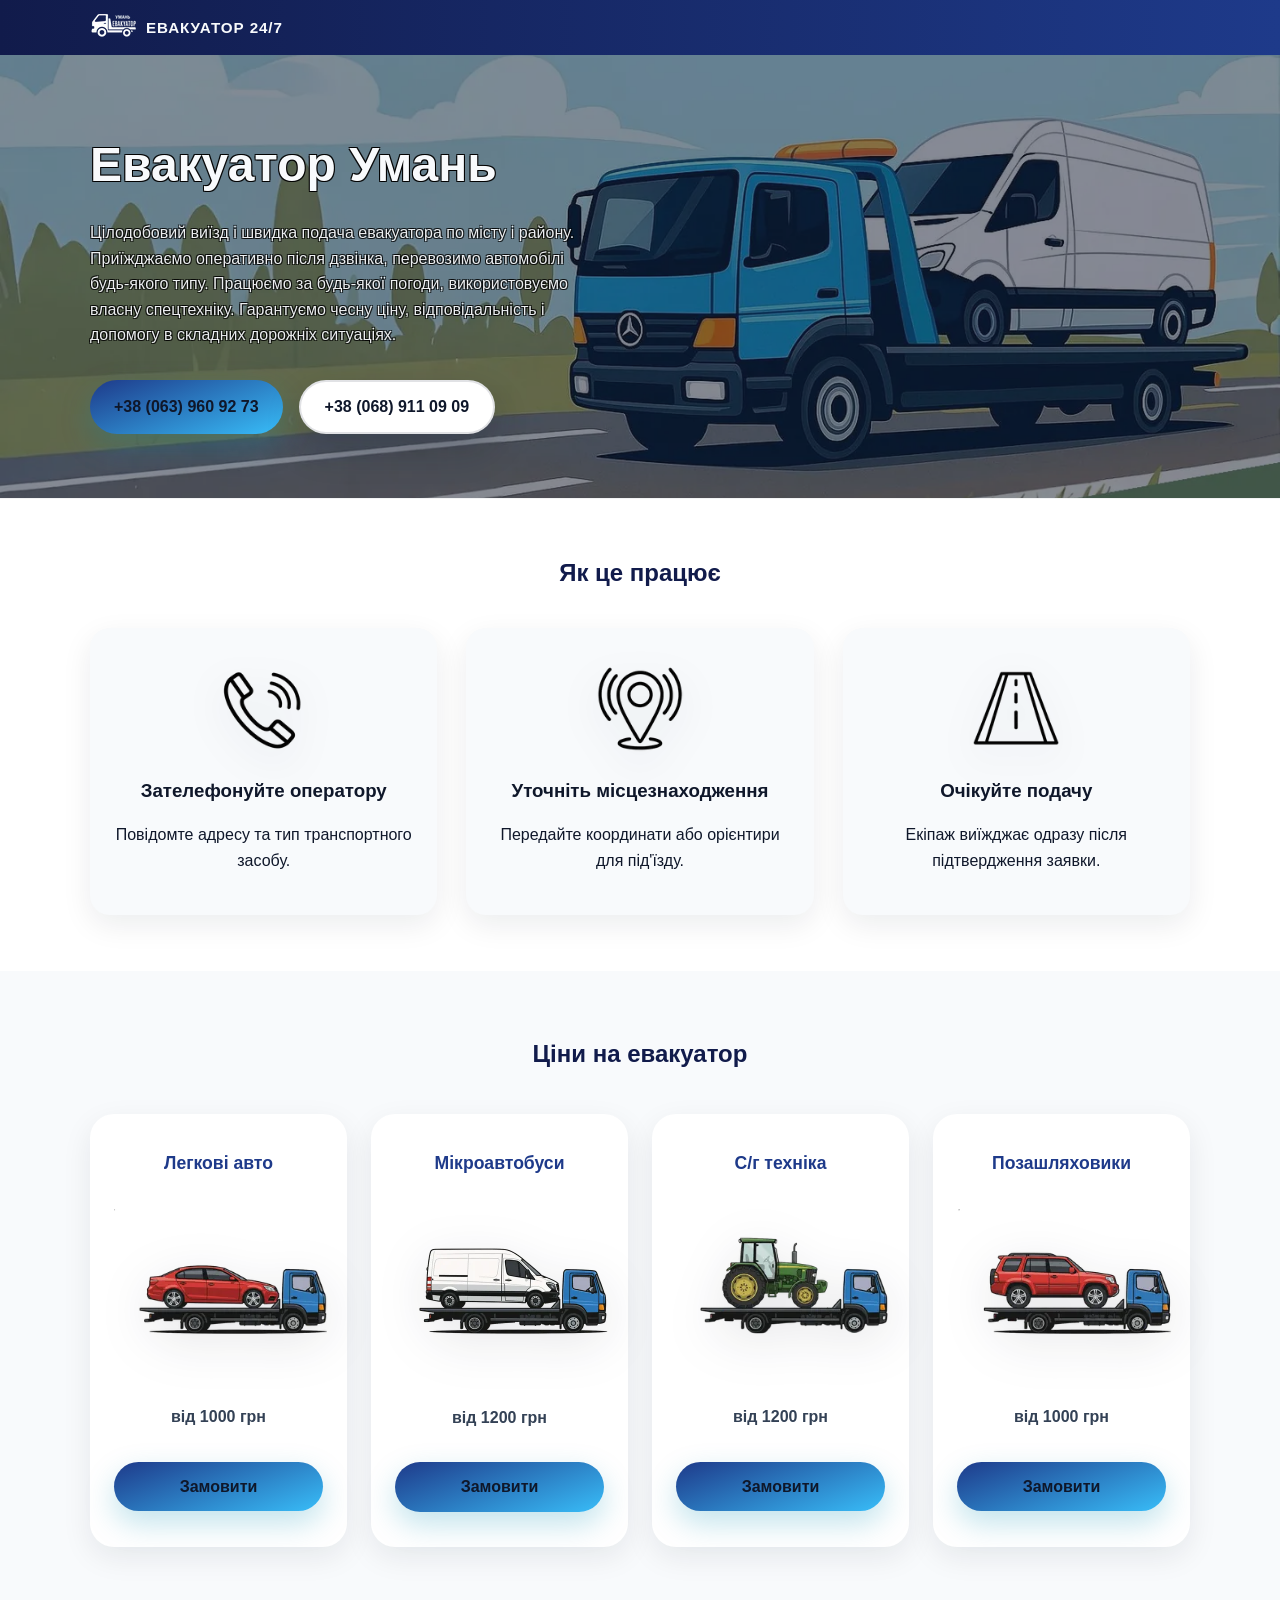
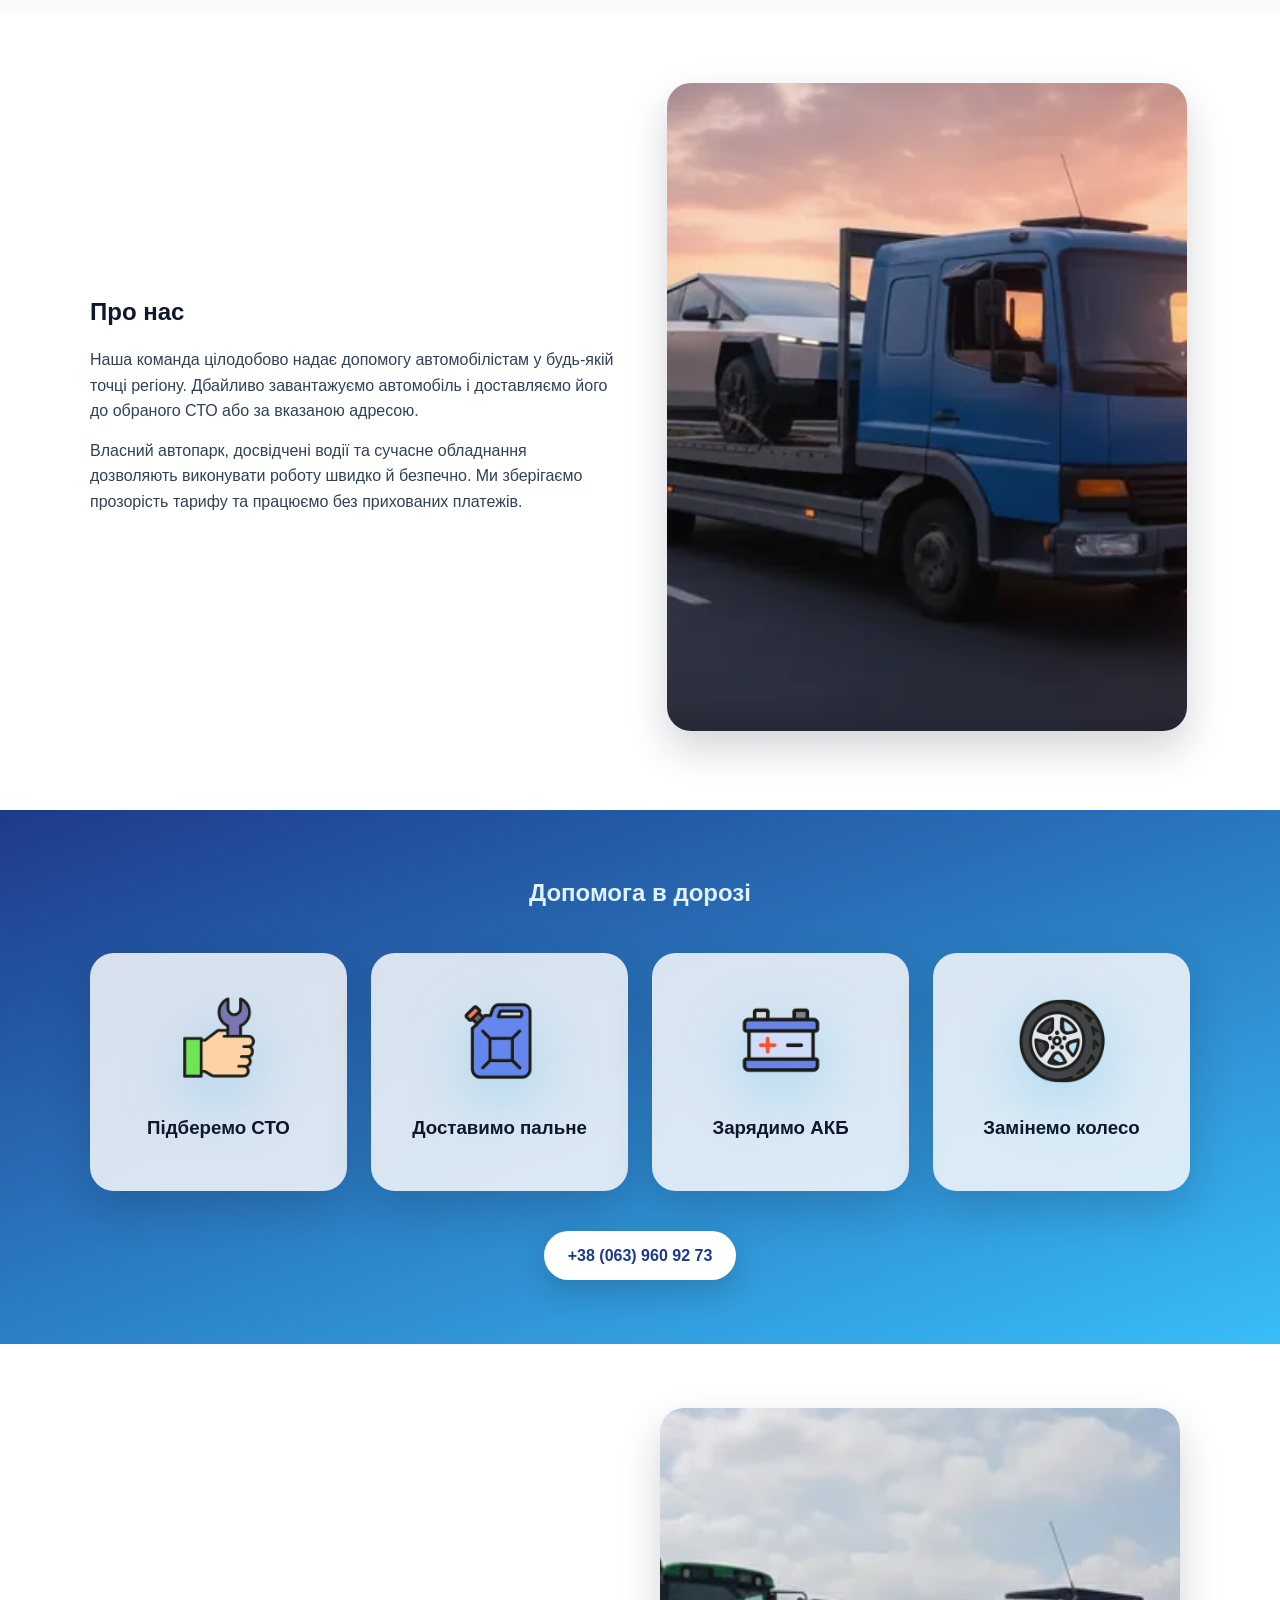
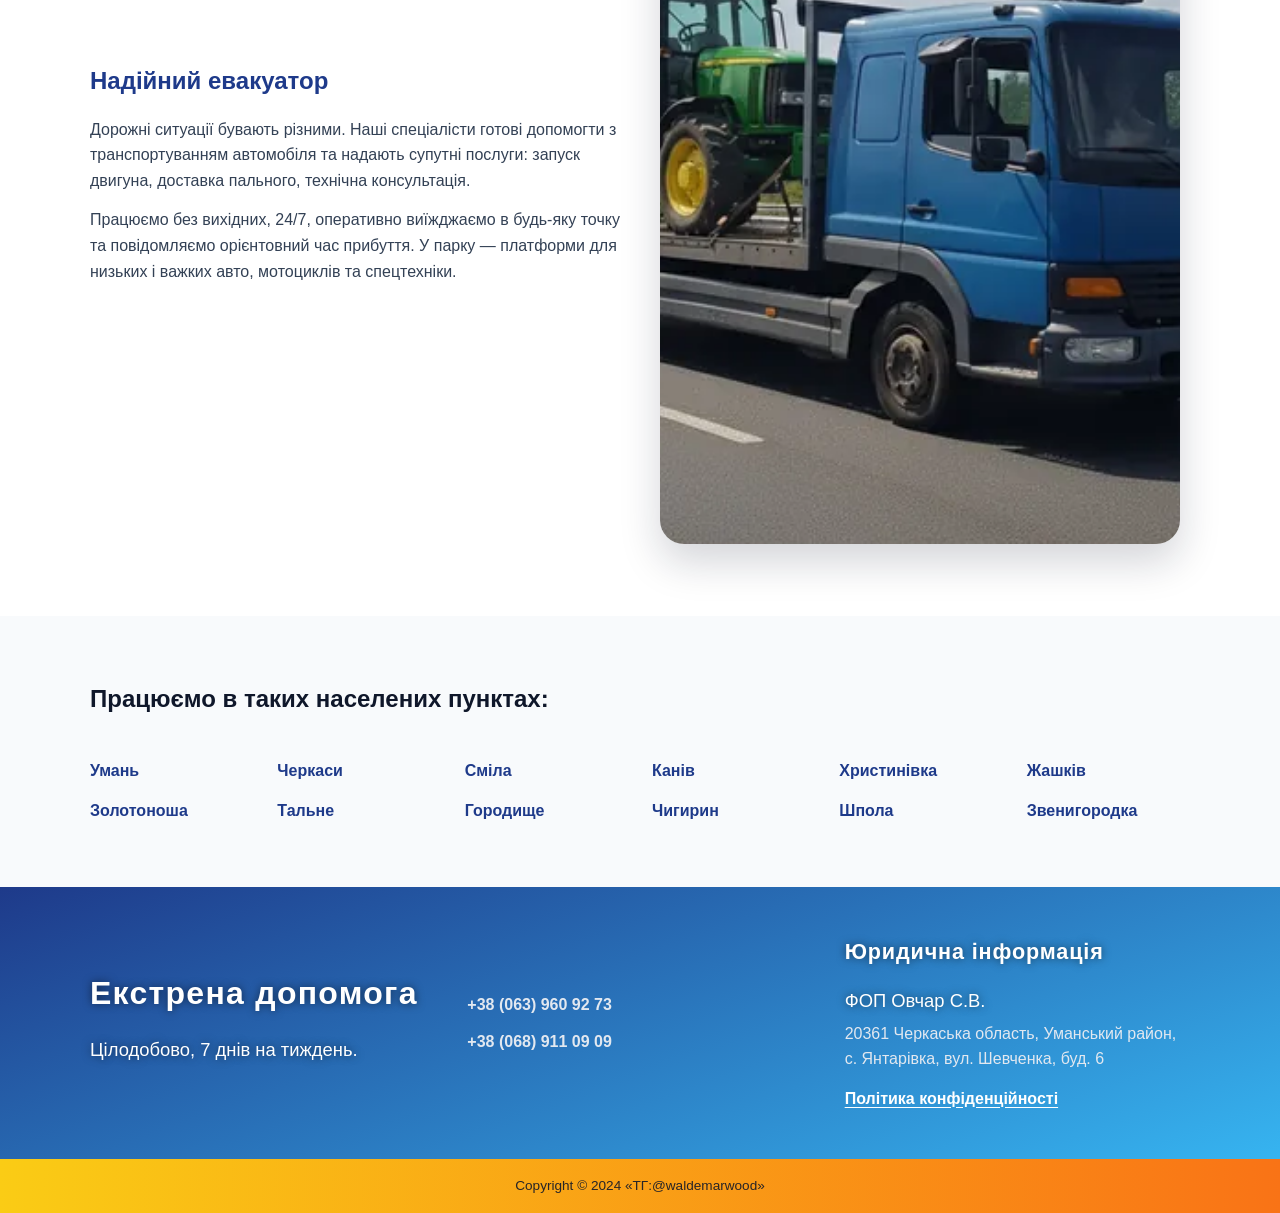
==== index.html @ f4152a65 "update-2" ====
<!DOCTYPE html>
<html lang="uk">
  <head>
    <meta charset="UTF-8" />
    <meta name="google-site-verification" content="ACewEjhTPFjRaCebfVcjGX73H8bu5bY8CYxlzaEVI6o" />
    <meta name="viewport" content="width=device-width, initial-scale=1.0" />
    <meta
      http-equiv="Content-Security-Policy"
      content="default-src 'self'; script-src 'self' https://www.googletagmanager.com https://www.google-analytics.com https://googleads.g.doubleclick.net; connect-src 'self' https://www.google-analytics.com https://www.googletagmanager.com https://stats.g.doubleclick.net https://www.google.com; img-src 'self' data: https://www.google-analytics.com https://www.googletagmanager.com https://stats.g.doubleclick.net; style-src 'self'; object-src 'none'; base-uri 'self'; frame-ancestors 'none'; frame-src https://www.googletagmanager.com https://www.google.com https://googleads.g.doubleclick.net; upgrade-insecure-requests"
    />
    <meta
      name="description"
      content="Евакуатор по місту та області. Везу Несу працюємо цілодобово. Швидко, недорого, надійно."
    />
    <title>Евакуатор Умань 24/7</title>
    <link rel="alternate" hreflang="uk-UA" href="https://evakuator-vezu-nesu.com/" />
    <link rel="alternate" hreflang="x-default" href="https://evakuator-vezu-nesu.com/" />
    <link rel="icon" href="image/favicon.svg" type="image/svg+xml" />
    <link rel="stylesheet" href="styles.css" />
    <!-- Google tag (gtag.js) -->
    <script async src="https://www.googletagmanager.com/gtag/js?id=G-ZTEK44B8D6"></script>
    <script defer src="scripts/main.js"></script>
  </head>
  <body>
    <!-- Зображення зберігайте в папці image/ (поряд із цим файлом).
         Для Retina-дисплеїв тримайте поруч версію @2x (у 2 рази більшу).
         Приклад: hero.png 1600x900 та hero@2x.png 3200x1800. -->

    <header class="top-bar">
      <div class="container">
        <div class="brand">
          <picture>
            <source
              type="image/webp"
              srcset="image/logo-48.webp 48w, image/logo-96.webp 96w, image/logo-144.webp 144w"
              sizes="48px"
            />
            <img
              src="image/logo.png"
              width="48"
              height="48"
              alt="Логотип Евакуатор 24/7"
              decoding="async"
            />
          </picture>
          <span>Евакуатор 24/7</span>
        </div>
      </div>
    </header>

    <main>
      <section class="hero">
        <picture class="hero-bg">
          <source
            type="image/webp"
            media="(max-width: 640px)"
            srcset="
              image/hero-mobile-480.webp 480w,
              image/hero-mobile-768.webp 768w,
              image/hero-mobile-900.webp 900w
            "
            sizes="100vw"
          />
          <source
            type="image/webp"
            srcset="
              image/hero-480.webp 480w,
              image/hero-768.webp 768w,
              image/hero-1024.webp 1024w,
              image/hero-1440.webp 1440w
            "
            sizes="100vw"
          />
          <source
            media="(max-width: 640px)"
            srcset="image/hero-mobile.png 900w"
            sizes="100vw"
          />
          <img
            src="image/hero.png"
            alt=""
            aria-hidden="true"
            fetchpriority="high"
            decoding="async"
          />
        </picture>
        <div class="container hero-content">
          <div class="hero-text">
            <h1>Евакуатор Умань</h1>
            <p>
              Цілодобовий виїзд і швидка подача евакуатора по місту і району.
Приїжджаємо оперативно після дзвінка, перевозимо автомобілі будь-якого типу. Працюємо за будь-якої погоди, використовуємо власну спецтехніку. Гарантуємо чесну ціну, відповідальність і допомогу в складних дорожніх ситуаціях.
            </p>
            <div class="hero-actions">
              <a class="cta-button" href="tel:+380639609273">+38 (063) 960 92 73</a>
              <a class="cta-button ghost" href="tel:+380689110909">+38 (068) 911 09 09</a>
            </div>
          </div>
        </div>
      </section>

      <section class="steps">
        <div class="container">
          <h2>Як це працює</h2>
          <div class="step-grid">
          <article>
            <picture>
              <source
                type="image/webp"
                srcset="
                  image/step-call-128.webp 128w,
                  image/step-call-192.webp 192w,
                  image/step-call-256.webp 256w
                "
                sizes="(max-width: 640px) 72px, 104px"
              />
              <img
                class="step-icon"
                src="image/step-call.png"
                width="1024"
                height="1024"
                alt="Зателефонуйте оператору"
                loading="lazy"
                decoding="async"
              />
            </picture>
            <h3>Зателефонуйте оператору</h3>
            <p>Повідомте адресу та тип транспортного засобу.</p>
          </article>
          <article>
            <picture>
              <source
                type="image/webp"
                srcset="
                  image/step-location-128.webp 128w,
                  image/step-location-192.webp 192w,
                  image/step-location-256.webp 256w
                "
                sizes="(max-width: 640px) 72px, 104px"
              />
              <img
                class="step-icon"
                src="image/step-location.png"
                width="1024"
                height="1024"
                alt="Уточніть місцезнаходження"
                loading="lazy"
                decoding="async"
              />
            </picture>
            <h3>Уточніть місцезнаходження</h3>
            <p>Передайте координати або орієнтири для під'їзду.</p>
          </article>
          <article>
            <picture>
              <source
                type="image/webp"
                srcset="
                  image/step-time-128.webp 128w,
                  image/step-time-192.webp 192w,
                  image/step-time-256.webp 256w
                "
                sizes="(max-width: 640px) 72px, 104px"
              />
              <img
                class="step-icon"
                src="image/step-time.png"
                width="1024"
                height="1024"
                alt="Очікуйте подачу"
                loading="lazy"
                decoding="async"
              />
            </picture>
            <h3>Очікуйте подачу</h3>
            <p>Екіпаж виїжджає одразу після підтвердження заявки.</p>
          </article>
          </div>
        </div>
      </section>

      <section class="pricing">
        <div class="container">
          <h2>Ціни на евакуатор</h2>
          <div class="card-grid">
            <article class="pricing-card">
              <h3>Легкові авто</h3>
              <div class="card-icon">
                <picture>
                  <source
                    type="image/webp"
                    srcset="
                      image/image-a-320.webp 320w,
                      image/image-a-480.webp 480w,
                      image/image-a-640.webp 640w
                    "
                    sizes="(max-width: 480px) 70vw, (max-width: 900px) 45vw, 320px"
                  />
                  <img
                    src="image/image-a.png"
                    width="1248"
                    height="832"
                    alt="Іконка легкового автомобіля"
                    loading="lazy"
                    decoding="async"
                  />
                </picture>
              </div>
              <p class="price">від 1000 грн</p>
              <a class="cta-button" href="tel:+380639609273">Замовити</a>
            </article>
            <article class="pricing-card">
              <h3>Мікроавтобуси</h3>
              <div class="card-icon">
                <picture>
                  <source
                    type="image/webp"
                    srcset="
                      image/image-b-320.webp 320w,
                      image/image-b-480.webp 480w,
                      image/image-b-640.webp 640w
                    "
                    sizes="(max-width: 480px) 70vw, (max-width: 900px) 45vw, 320px"
                  />
                  <img
                    src="image/image-b.png"
                    width="1248"
                    height="832"
                    alt="Іконка мікроавтобуса"
                    loading="lazy"
                    decoding="async"
                  />
                </picture>
              </div>
              <p class="price">від 1200 грн</p>
              <a class="cta-button" href="tel:+380639609273">Замовити</a>
            </article>
            <article class="pricing-card">
              <h3>С/г техніка</h3>
              <div class="card-icon">
                <picture>
                  <source
                    type="image/webp"
                    srcset="
                      image/image-c-320.webp 320w,
                      image/image-c-480.webp 480w,
                      image/image-c-640.webp 640w
                    "
                    sizes="(max-width: 480px) 70vw, (max-width: 900px) 45vw, 320px"
                  />
                  <img
                    src="image/image-c.png"
                    width="1248"
                    height="832"
                    alt="Іконка мотоцикла"
                    loading="lazy"
                    decoding="async"
                  />
                </picture>
              </div>
              <p class="price">від 1200 грн</p>
              <a class="cta-button" href="tel:+380639609273">Замовити</a>
            </article>
            <article class="pricing-card">
              <h3>Позашляховики</h3>
              <div class="card-icon">
                <picture>
                  <source
                    type="image/webp"
                    srcset="
                      image/image-d-320.webp 320w,
                      image/image-d-480.webp 480w,
                      image/image-d-640.webp 640w
                    "
                    sizes="(max-width: 480px) 70vw, (max-width: 900px) 45vw, 320px"
                  />
                  <img
                    src="image/image-d.png"
                    width="1248"
                    height="832"
                    alt="Іконка позашляховика"
                    loading="lazy"
                    decoding="async"
                  />
                </picture>
              </div>
              <p class="price">від 1000 грн</p>
              <a class="cta-button" href="tel:+380639609273">Замовити</a>
            </article>
          </div>
        </div>
      </section>

      <section class="about">
        <div class="container content-split">
          <div>
            <h2>Про нас</h2>
            <p>
              Наша команда цілодобово надає допомогу автомобілістам у будь-якій
              точці регіону. Дбайливо завантажуємо автомобіль і доставляємо його
              до обраного СТО або за вказаною адресою.
            </p>
            <p>
              Власний автопарк, досвідчені водії та сучасне обладнання дозволяють
              виконувати роботу швидко й безпечно. Ми зберігаємо прозорість тарифу
              та працюємо без прихованих платежів.
            </p>
            <p class="note">
            </p>
          </div>
          <div class="about-illustration">
            <picture>
              <source
                type="image/webp"
                srcset="
                  image/about-480.webp 480w,
                  image/about-768.webp 768w,
                  image/about-1024.webp 1024w,
                  image/about-1200.webp 1200w
                "
                sizes="(max-width: 900px) 90vw, 520px"
              />
              <img
                src="image/about.png"
                width="1200"
                height="648"
                alt="Команда служби евакуації"
                loading="lazy"
                decoding="async"
              />
            </picture>
          </div>
        </div>
      </section>

      <section class="helpers">
        <div class="container">
          <h2>Допомога в дорозі</h2>
          <div class="helpers-grid">
            <article>
              <picture>
                <source
                  type="image/webp"
                  srcset="
                    image/service-station-256.webp 256w,
                    image/service-station-384.webp 384w,
                    image/service-station-512.webp 512w
                  "
                  sizes="(max-width: 640px) 72px, 112px"
                />
                <img
                  class="service-icon"
                  src="image/service-station.png"
                  width="1024"
                  height="1024"
                  alt="Підбір відповідного СТО"
                  loading="lazy"
                  decoding="async"
                />
              </picture>
              <h3>Підберемо СТО</h3>
            </article>
            <article>
              <picture>
                <source
                  type="image/webp"
                  srcset="
                    image/service-fuel-256.webp 256w,
                    image/service-fuel-384.webp 384w,
                    image/service-fuel-512.webp 512w
                  "
                  sizes="(max-width: 640px) 72px, 112px"
                />
                <img
                  class="service-icon"
                  src="image/service-fuel.png"
                  width="1024"
                  height="1024"
                  alt="Доставка пального"
                  loading="lazy"
                  decoding="async"
                />
              </picture>
              <h3>Доставимо пальне</h3>
            </article>
            <article>
              <picture>
                <source
                  type="image/webp"
                  srcset="
                    image/service-battery-256.webp 256w,
                    image/service-battery-384.webp 384w,
                    image/service-battery-512.webp 512w
                  "
                  sizes="(max-width: 640px) 72px, 112px"
                />
                <img
                  class="service-icon"
                  src="image/service-battery.png"
                  width="1024"
                  height="1024"
                  alt="Підзарядка акумулятора"
                  loading="lazy"
                  decoding="async"
                />
              </picture>
              <h3>Зарядимо АКБ</h3>
            </article>
            <article>
              <picture>
                <source
                  type="image/webp"
                  srcset="
                    image/service-wheel-256.webp 256w,
                    image/service-wheel-384.webp 384w,
                    image/service-wheel-512.webp 512w
                  "
                  sizes="(max-width: 640px) 72px, 112px"
                />
                <img
                  class="service-icon"
                  src="image/service-wheel.png"
                  width="1024"
                  height="1024"
                  alt="Заміна колеса"
                  loading="lazy"
                  decoding="async"
                />
              </picture>
              <h3>Замінемо колесо</h3>
            </article>
          </div>
          <a class="cta-button primary" href="tel:+380639609273">+38 (063) 960 92 73</a>
        </div>
      </section>

      <section class="details">
        <div class="container details-layout">
          <div class="details-text">
            <h2>Надійний евакуатор</h2>
            <p>
              Дорожні ситуації бувають різними. Наші спеціалісти готові допомогти
              з транспортуванням автомобіля та надають супутні послуги: запуск
              двигуна, доставка пального, технічна консультація.
            </p>
            <p>
              Працюємо без вихідних, 24/7, оперативно виїжджаємо в будь-яку точку
              та повідомляємо орієнтовний час прибуття. У парку — платформи для
              низьких і важких авто, мотоциклів та спецтехніки.
            </p>
          </div>
          <div class="details-visual">
            <picture>
              <source
                type="image/webp"
                srcset="
                  image/details-480.webp 480w,
                  image/details-768.webp 768w,
                  image/details-1024.webp 1024w,
                  image/details-1408.webp 1408w
                "
                sizes="(max-width: 900px) 90vw, 520px"
              />
              <img
                src="image/details.png"
                width="1408"
                height="736"
                alt="Евакуатор перевозить автомобіль містом"
                loading="lazy"
                decoding="async"
              />
            </picture>
          </div>
        </div>
      </section>

      <section class="cities">
        <div class="container">
          <h2>Працюємо в таких населених пунктах:</h2>
          <ul class="city-grid">
            <li>Умань</li>
            <li>Черкаси</li>
            <li>Сміла</li>
            <li>Канів</li>
            <li>Христинівка</li>
            <li>Жашків</li>
            <li>Золотоноша</li>
            <li>Тальне</li>
            <li>Городище</li>
            <li>Чигирин</li>
            <li>Шпола</li>
            <li>Звенигородка</li>
          </ul>
        </div>
      </section>
    </main>

    <footer class="site-footer">
        <div class="container footer-content">
          <div>
            <h2>Екстрена допомога</h2>
            <p>Цілодобово, 7 днів на тиждень.</p>
          </div>
          <div class="footer-contacts">
            <a href="tel:+380639609273">+38 (063) 960 92 73</a>
            <a href="tel:+380689110909">+38 (068) 911 09 09</a>
          </div>
          <div class="footer-legal">
            <h2>Юридична інформація</h2>
            <p>ФОП Овчар С.В.</p>
            <p>20361 Черкаська область, Уманський район, с. Янтарівка, вул. Шевченка, буд. 6</p>
            <a href="privacy.html">Політика конфіденційності</a>
          </div>
        </div>
      <div class="footer-bottom">
        <span>Copyright © 2024 «ТГ:@waldemarwood»</span>
      </div>
    </footer>

    <button class="scroll-top hidden" type="button" aria-label="Прокрутити вгору" title="Повернутися нагору">
      <picture>
        <source
          type="image/webp"
          srcset="
            image/up-hero-96.webp 96w,
            image/up-hero-144.webp 144w,
            image/up-hero-192.webp 192w
          "
          sizes="56px"
        />
        <img src="image/up-hero.png" width="1024" height="1024" alt="" decoding="async" />
      </picture>
    </button>

    <a class="call-float hidden" href="tel:+380639609273" aria-label="Зателефонувати в евакуатор" title="Зателефонувати +38 (063) 960 92 73">
      <picture>
        <source
          type="image/webp"
          srcset="
            image/mobile-call-96.webp 96w,
            image/mobile-call-144.webp 144w,
            image/mobile-call-192.webp 192w
          "
          sizes="72px"
        />
        <img src="image/mobile-call.png" width="814" height="814" alt="" decoding="async" />
      </picture>
    </a>
  </body>
</html>
---- styles.css ----
/* Global styles */
:root {
  --primary: #1e3a8a;
  --primary-dark: #111b4b;
  --accent: #06b6d4;
  --accent-muted: #38bdf8;
  --surface: #ffffff;
  --surface-alt: #f8fafc;
  --text: #0f172a;
  --text-light: #334155;
  --shadow: 0 10px 30px rgba(15, 23, 42, 0.08);
  font-size: 16px;
}

*,
*::before,
*::after {
  box-sizing: border-box;
}

body {
  margin: 0;
  font-family: "Montserrat", "Segoe UI", Roboto, sans-serif;
  color: var(--text);
  background-color: #eef2ff;
  line-height: 1.6;
}

a {
  color: inherit;
  text-decoration: none;
}

.container {
  width: min(1100px, 92vw);
  margin: 0 auto;
}

h1,
h2,
h3 {
  font-weight: 700;
  color: var(--text);
  margin: 0 0 1rem;
}

p {
  margin: 0 0 0.875rem;
}

.top-bar {
  background: linear-gradient(90deg, var(--primary-dark), var(--primary));
  color: #f8fafc;
}

.top-bar .container {
  display: flex;
  align-items: center;
  justify-content: space-between;
  font-size: 0.95rem;
}

.brand {
  display: inline-flex;
  align-items: center;
  gap: 0.5rem;
  font-weight: 800;
  letter-spacing: 0.06em;
  text-transform: uppercase;
}

.brand img {
  width: 48px;
  height: 48px;
  object-fit: contain;
}

.brand span {
  display: inline-block;
}


.hero {
  position: relative;
  background: #0f172a;
  color: #f8fafc;
  padding: 4.5rem 0 4rem;
  overflow: hidden;
}

.hero-bg {
  position: absolute;
  inset: 0;
  z-index: 0;
  display: block;
  pointer-events: none;
}

.hero-bg img {
  width: 100%;
  height: 100%;
  object-fit: cover;
  opacity: 0.5;
  display: block;
}

.hero-content {
  display: grid;
  grid-template-columns: repeat(auto-fit, minmax(280px, 1fr));
  gap: 3rem;
  align-items: center;
}

.hero .container {
  position: relative;
  z-index: 2;
}

.hero-text {
  max-width: 540px;
}

.hero h1 {
  color: #f8fafc;
  font-size: clamp(2rem, 4vw, 3rem);
  margin-bottom: 1rem;
  text-shadow: -1px -1px 0 rgba(0, 0, 0, 0.9), 1px -1px 0 rgba(0, 0, 0, 0.9), -1px 1px 0 rgba(0, 0, 0, 0.9), 1px 1px 0 rgba(0, 0, 0, 0.9);
}

.hero p {
  color: rgba(248, 250, 252, 0.95);
  max-width: 32rem;
  margin-bottom: 2rem;
  text-shadow: -1px -1px 0 rgba(0, 0, 0, 0.7), 1px -1px 0 rgba(0, 0, 0, 0.7), -1px 1px 0 rgba(0, 0, 0, 0.7), 1px 1px 0 rgba(0, 0, 0, 0.7);
}

.hero-actions {
  display: flex;
  flex-wrap: wrap;
  gap: 1rem;
}

.cta-button {
  display: inline-flex;
  align-items: center;
  justify-content: center;
  padding: 0.75rem 1.5rem;
  border-radius: 999px;
  background: linear-gradient(160deg, var(--primary), var(--accent-muted));
  color: #0f172a;
  font-weight: 700;
  box-shadow: 0 12px 30px rgba(8, 145, 178, 0.25);
  transition: transform 0.2s ease, box-shadow 0.2s ease, background 0.2s ease;
}

.cta-button:hover {
  transform: translateY(-2px);
  box-shadow: 0 4px 16px rgba(15, 23, 42, 0.18);
}

.cta-button.ghost {
  background: #ffffff;
  color: #0f172a;
  border: 2px solid rgba(15, 23, 42, 0.12);
  box-shadow: 0 16px 34px rgba(15, 23, 42, 0.22);
  transition: transform 0.2s ease, box-shadow 0.2s ease;
}

.cta-button.ghost:hover {
  transform: translateY(-2px);
  box-shadow: 0 4px 16px rgba(15, 23, 42, 0.18);
}

.cta-button.primary {
  margin-top: 2.5rem;
}

.step-icon,
.service-icon {
  display: block;
  width: 96px;
  height: auto;
  margin: 0 auto 1rem;
  object-fit: contain;
  filter: drop-shadow(0 12px 20px rgba(15, 23, 42, 0.12));
}

.step-icon {
  width: 104px;
}

.service-icon {
  width: 100px;
}

.steps {
  background: var(--surface);
  padding: 3.5rem 0;
  box-shadow: inset 0 1px 0 rgba(15, 23, 42, 0.05);
}

.steps h2 {
  text-align: center;
  margin-bottom: 2.25rem;
  color: var(--primary-dark);
}

.step-grid {
  display: grid;
  grid-template-columns: repeat(auto-fit, minmax(220px, 1fr));
  gap: 1.8rem;
  text-align: center;
}

.step-grid article {
  background: var(--surface-alt);
  border-radius: 1.25rem;
  padding: 1.75rem 1.4rem;
  box-shadow: var(--shadow);
}

.pricing {
  background: var(--surface-alt);
  padding: 4rem 0;
}

.pricing h2 {
  text-align: center;
  margin-bottom: 2.5rem;
  color: var(--primary-dark);
}

.card-grid {
  display: grid;
  grid-template-columns: repeat(auto-fit, minmax(220px, 1fr));
  gap: 1.5rem;
}

.pricing-card {
  background: var(--surface);
  border-radius: 1.5rem;
  padding: 2.2rem 1.5rem;
  text-align: center;
  box-shadow: var(--shadow);
  display: flex;
  flex-direction: column;
  gap: 1rem;
}

.pricing-card h3 {
  color: var(--primary);
  font-size: 1.1rem;
}

.card-icon {
  display: flex;
  align-items: center;
  justify-content: center;
  margin: 0 auto 0.75rem;
}

.card-icon img {
  width: clamp(240px, 78%, 320px);
  max-width: 320px;
  height: auto;
  filter: drop-shadow(0 12px 24px rgba(15, 23, 42, 0.1));
}

.price {
  font-weight: 700;
  color: var(--text-light);
  margin-bottom: 1rem;
}

.about {
  background: var(--surface);
  padding: 4.5rem 0;
}

.content-split {
  display: grid;
  grid-template-columns: repeat(auto-fit, minmax(280px, 1fr));
  gap: 3rem;
  align-items: center;
}

.about p {
  color: var(--text-light);
}

.about .note {
  font-size: 0.9rem;
  color: rgba(15, 23, 42, 0.6);
  font-style: italic;
}

.helpers {
  background: linear-gradient(160deg, var(--primary), var(--accent-muted));
  color: #f8fafc;
  padding: 4rem 0;
  text-align: center;
}

.helpers h2 {
  color: #e0f2fe;
  margin-bottom: 2.5rem;
}

.helpers-grid {
  display: grid;
  grid-template-columns: repeat(auto-fit, minmax(180px, 1fr));
  gap: 1.5rem;
}

.helpers article {
  background: rgba(248, 250, 252, 0.85);
  border-radius: 1.5rem;
  padding: 2rem 1.5rem;
  box-shadow: 0 18px 42px rgba(15, 23, 42, 0.18);
  color: var(--text);
}

.helpers .cta-button {
  margin: 0 auto;
  margin-top: 2.5rem;
  background: #ffffff;
  color: var(--primary);
  box-shadow: 0 12px 28px rgba(15, 23, 42, 0.18);
}
.helpers .service-icon {
  width: 112px;
  filter: drop-shadow(0 18px 30px rgba(14, 165, 233, 0.25));
}

.details {
  background: var(--surface);
  padding: 4rem 0;
}

.details-layout {
  display: grid;
  grid-template-columns: repeat(auto-fit, minmax(280px, 1fr));
  gap: 2.5rem;
  align-items: center;
}

.details h2 {
  color: var(--primary);
}

.details p {
  color: var(--text-light);
  max-width: 60ch;
}

.details-visual img {
  width: 100%;
  max-width: 520px;
  border-radius: 24px;
  object-fit: cover;
  box-shadow: 0 18px 40px rgba(15, 23, 42, 0.18);
  background: transparent;
}

.policy {
  background: var(--surface);
  padding: 4.5rem 0;
}

.policy-content {
  max-width: 900px;
}

.policy h1 {
  color: var(--primary);
  margin-bottom: 1rem;
}

.policy h2 {
  color: var(--text);
  margin-top: 2rem;
}

.policy p,
.policy li {
  color: var(--text-light);
}

.policy ul {
  padding-left: 1.5rem;
  margin: 1rem 0;
}

.policy-meta {
  margin-top: 2rem;
  font-size: 0.95rem;
  color: rgba(15, 23, 42, 0.6);
}

.cities {
  background: var(--surface-alt);
  padding: 4rem 0;
}

.city-grid {
  list-style: none;
  padding: 0;
  margin: 2.5rem 0 0;
  display: grid;
  grid-template-columns: repeat(auto-fit, minmax(140px, 1fr));
  gap: 0.85rem 1.5rem;
  font-weight: 600;
  color: var(--primary);
}

.about-illustration {
  display: flex;
  justify-content: center;
}

.about-illustration img {
  width: 100%;
  max-width: 520px;
  border-radius: 24px;
  box-shadow: 0 18px 40px rgba(15, 23, 42, 0.18);
  object-fit: cover;
  background: transparent;
}

.site-footer {
  position: relative;
  background: linear-gradient(160deg, var(--primary), var(--accent-muted));
  color: #e2e8f0;
  overflow: hidden;
}

.site-footer::before,
.site-footer::after {
  content: "";
  position: absolute;
  inset: 0;
  z-index: 1;
}

.site-footer::before {
  background: none;
  opacity: 0;
  z-index: 2;
}

.site-footer::after {
  display: none;
}

.footer-content {
  padding: 3rem 0;
  display: grid;
  grid-template-columns: repeat(auto-fit, minmax(220px, 1fr));
  gap: 2rem;
  align-items: center;
  position: relative;
  z-index: 3;
}

.footer-content h2,
.footer-content p:first-of-type {
  color: #ffffff;
  text-shadow: 0 0 8px rgba(0, 0, 0, 0.55);
}

.footer-content h2 {
  font-size: 2rem;
  letter-spacing: 0.04em;
}

.footer-content p:first-of-type {
  font-size: 1.15rem;
}

.footer-contacts {
  display: flex;
  flex-direction: column;
  gap: 0.75rem;
  font-weight: 700;
}

.footer-legal h2 {
  font-size: 1.35rem;
  color: #ffffff;
  text-shadow: 0 0 8px rgba(0, 0, 0, 0.55);
}

.footer-legal p {
  margin: 0.35rem 0;
  color: #e2e8f0;
}

.footer-legal a {
  display: inline-block;
  margin-top: 0.5rem;
  color: #ffffff;
  font-weight: 700;
  text-decoration: underline;
  text-underline-offset: 0.2rem;
}

.footer-bottom {
  background: linear-gradient(90deg, #facc15, #f97316);
  text-align: center;
  padding: 1rem 0;
  font-size: 0.85rem;
  color: rgba(15, 23, 42, 0.9);
}

.scroll-top {
  position: fixed;
  bottom: 1.5rem;
  left: 1.5rem;
  width: 3.5rem;
  height: 3.5rem;
  border-radius: 999px;
  border: none;
  background: transparent;
  cursor: pointer;
  box-shadow: 0 16px 34px rgba(15, 23, 42, 0.2);
  transition: transform 0.2s ease, box-shadow 0.2s ease, opacity 0.2s ease;
  z-index: 999;
  padding: 0;
  display: grid;
  place-items: center;
}

.scroll-top:hover {
  transform: translateY(-4px);
  box-shadow: 0 18px 40px rgba(15, 23, 42, 0.28);
}

.scroll-top.hidden {
  opacity: 0;
  pointer-events: none;
  transform: translateY(10px);
}

.scroll-top img {
  width: 90%;
  height: 90%;
  object-fit: contain;
}

.call-float {
  position: fixed;
  bottom: 1.5rem;
  right: 1.5rem;
  width: 4.55rem;
  height: 4.55rem;
  display: none;
  justify-content: center;
  align-items: center;
  z-index: 998;
  transition: transform 0.2s ease, box-shadow 0.2s ease, opacity 0.2s ease;
}

.call-float img {
  width: 120%;
  height: 120%;
  object-fit: contain;
  animation: call-buzz 2.8s infinite;
}

.call-float.hidden {
  opacity: 0;
  pointer-events: none;
  transform: translateY(10px);
}

@media (max-width: 640px) {
  .hero-text {
    text-align: center;
  }

  .hero {
    padding: 3rem 0;
  }

  .hero-actions {
    flex-direction: column;
    align-items: stretch;
  }

  .cta-button {
    width: 100%;
  }

  .steps {
    padding: 2.5rem 0;
  }

  .step-grid {
    gap: 1.2rem;
  }

  .step-grid article {
    padding: 1.5rem 1.1rem;
  }

  .step-icon,
  .service-icon {
    width: 72px;
  }

  .call-float {
    display: flex;
    bottom: 1rem;
    right: 1rem;
  }
}

@keyframes call-buzz {
  0% {
    transform: rotate(0deg) scale(1);
  }
  20% {
    transform: rotate(-12deg) scale(1.03);
  }
  40% {
    transform: rotate(12deg) scale(1.06);
  }
  60% {
    transform: rotate(-8deg) scale(1.03);
  }
  80% {
    transform: rotate(360deg) scale(1.08);
  }
  100% {
    transform: rotate(360deg) scale(1);
  }
}

@media (max-width: 480px) {
  .top-bar .container {
    flex-direction: column;
    gap: 0.5rem;
  }

  .step-grid article,
  .pricing-card,
  .helpers article {
    padding: 1.75rem 1.25rem;
  }

  .card-icon img {
    width: min(220px, 70vw);
  }

  .step-icon,
  .service-icon {
    width: 80px;
  }

  .footer-content {
    text-align: center;
  }

  .footer-contacts {
    align-items: center;
  }

  .footer-legal {
    text-align: center;
  }

  .site-footer::before {
    background-position: 70% center;
  }
}
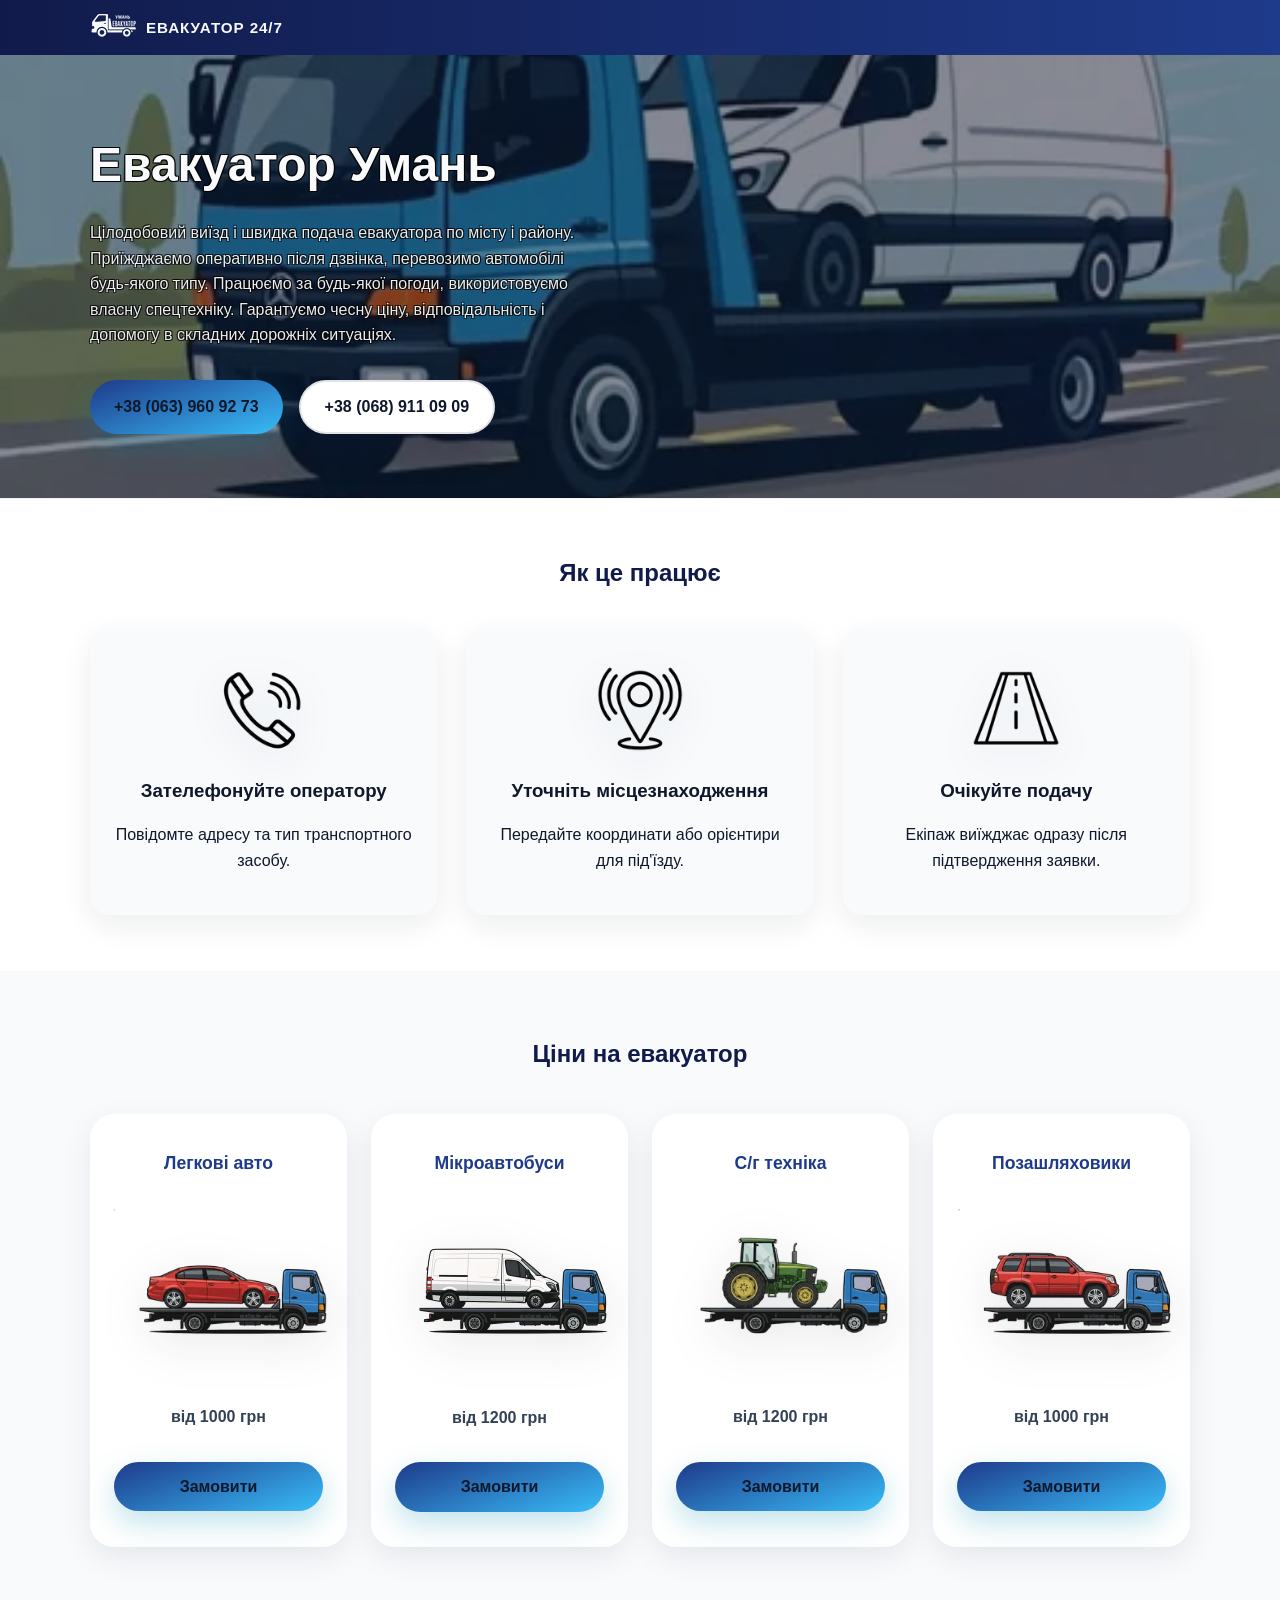
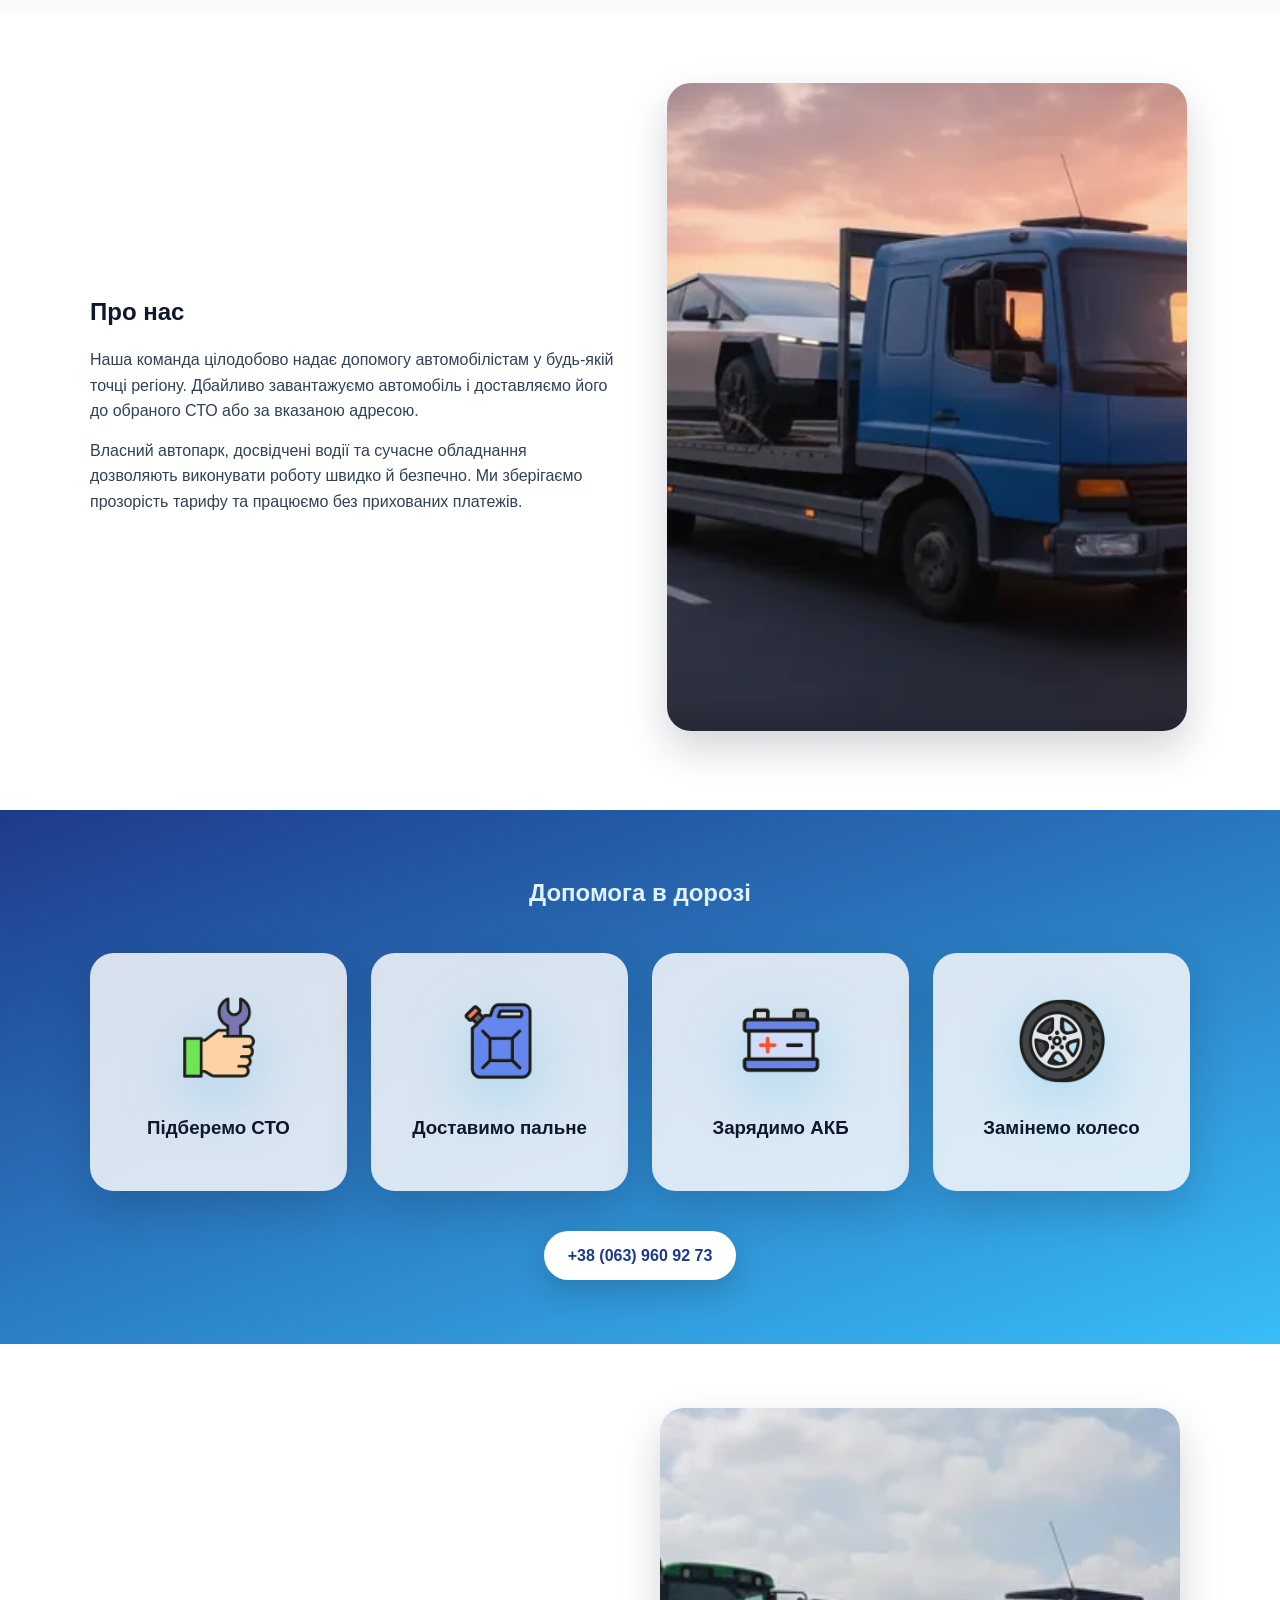
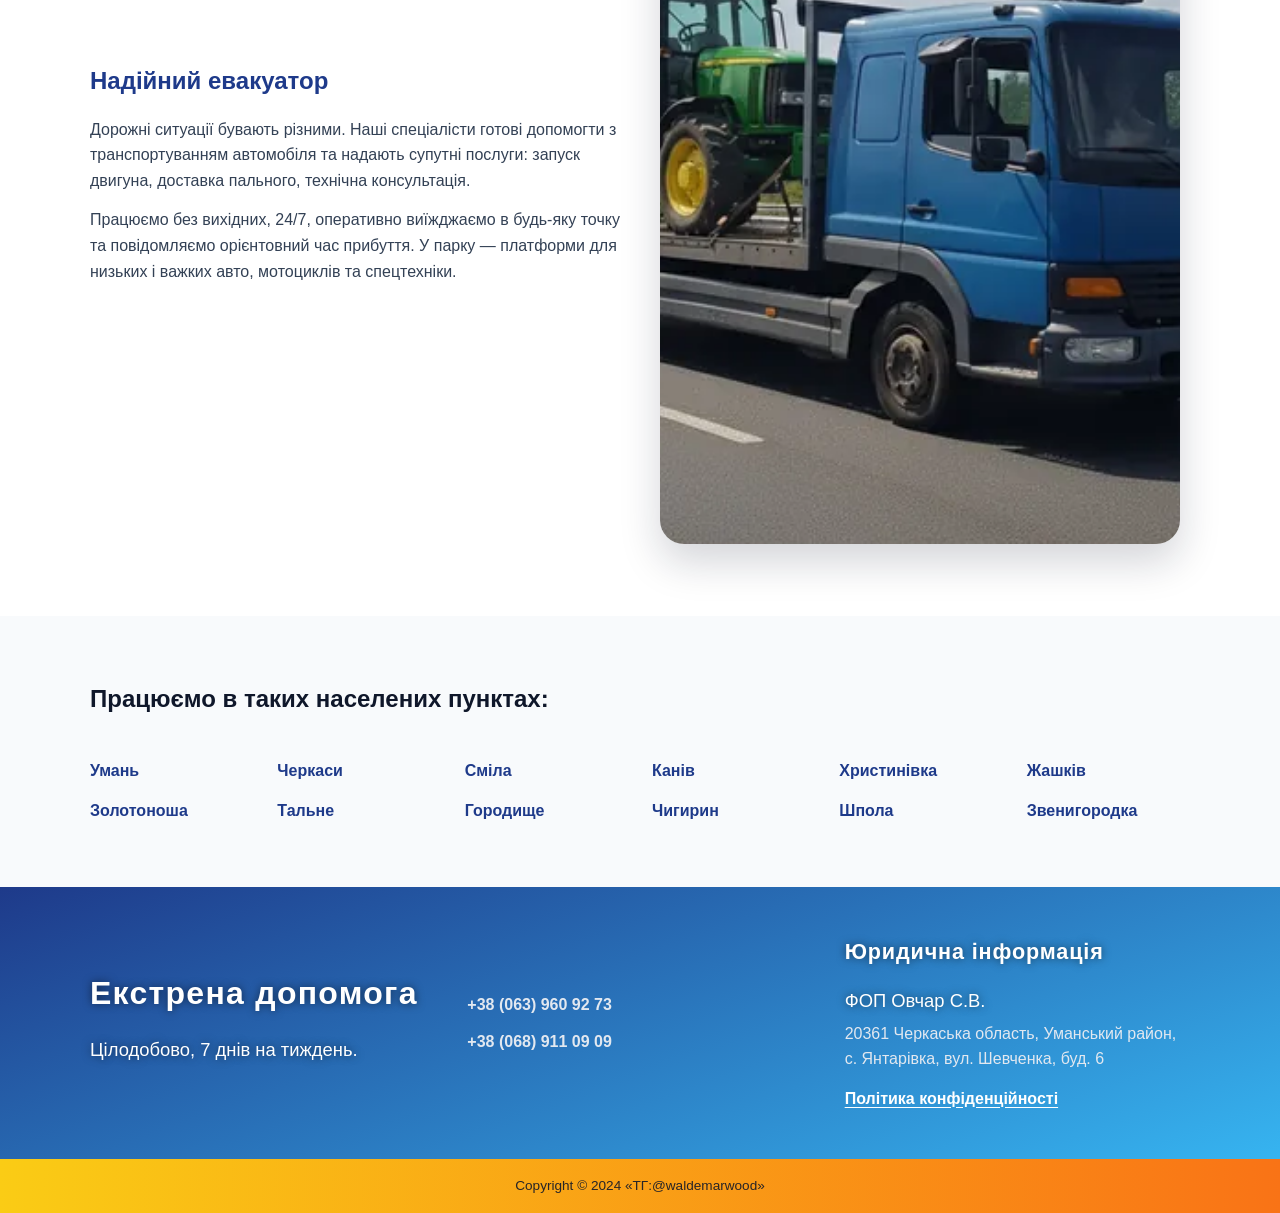
==== commit 78808b5e: "update-4" ====
--- a/index.html
+++ b/index.html
@@ -62,6 +62,11 @@
             sizes="100vw"
           />
           <source
+            media="(max-width: 640px)"
+            srcset="image/hero-mobile.png 900w"
+            sizes="100vw"
+          />
+          <source
             type="image/webp"
             srcset="
               image/hero-480.webp 480w,
@@ -71,13 +76,10 @@
             "
             sizes="100vw"
           />
-          <source
-            media="(max-width: 640px)"
-            srcset="image/hero-mobile.png 900w"
-            sizes="100vw"
-          />
           <img
             src="image/hero.png"
+            width="1594"
+            height="1004"
             alt=""
             aria-hidden="true"
             fetchpriority="high"
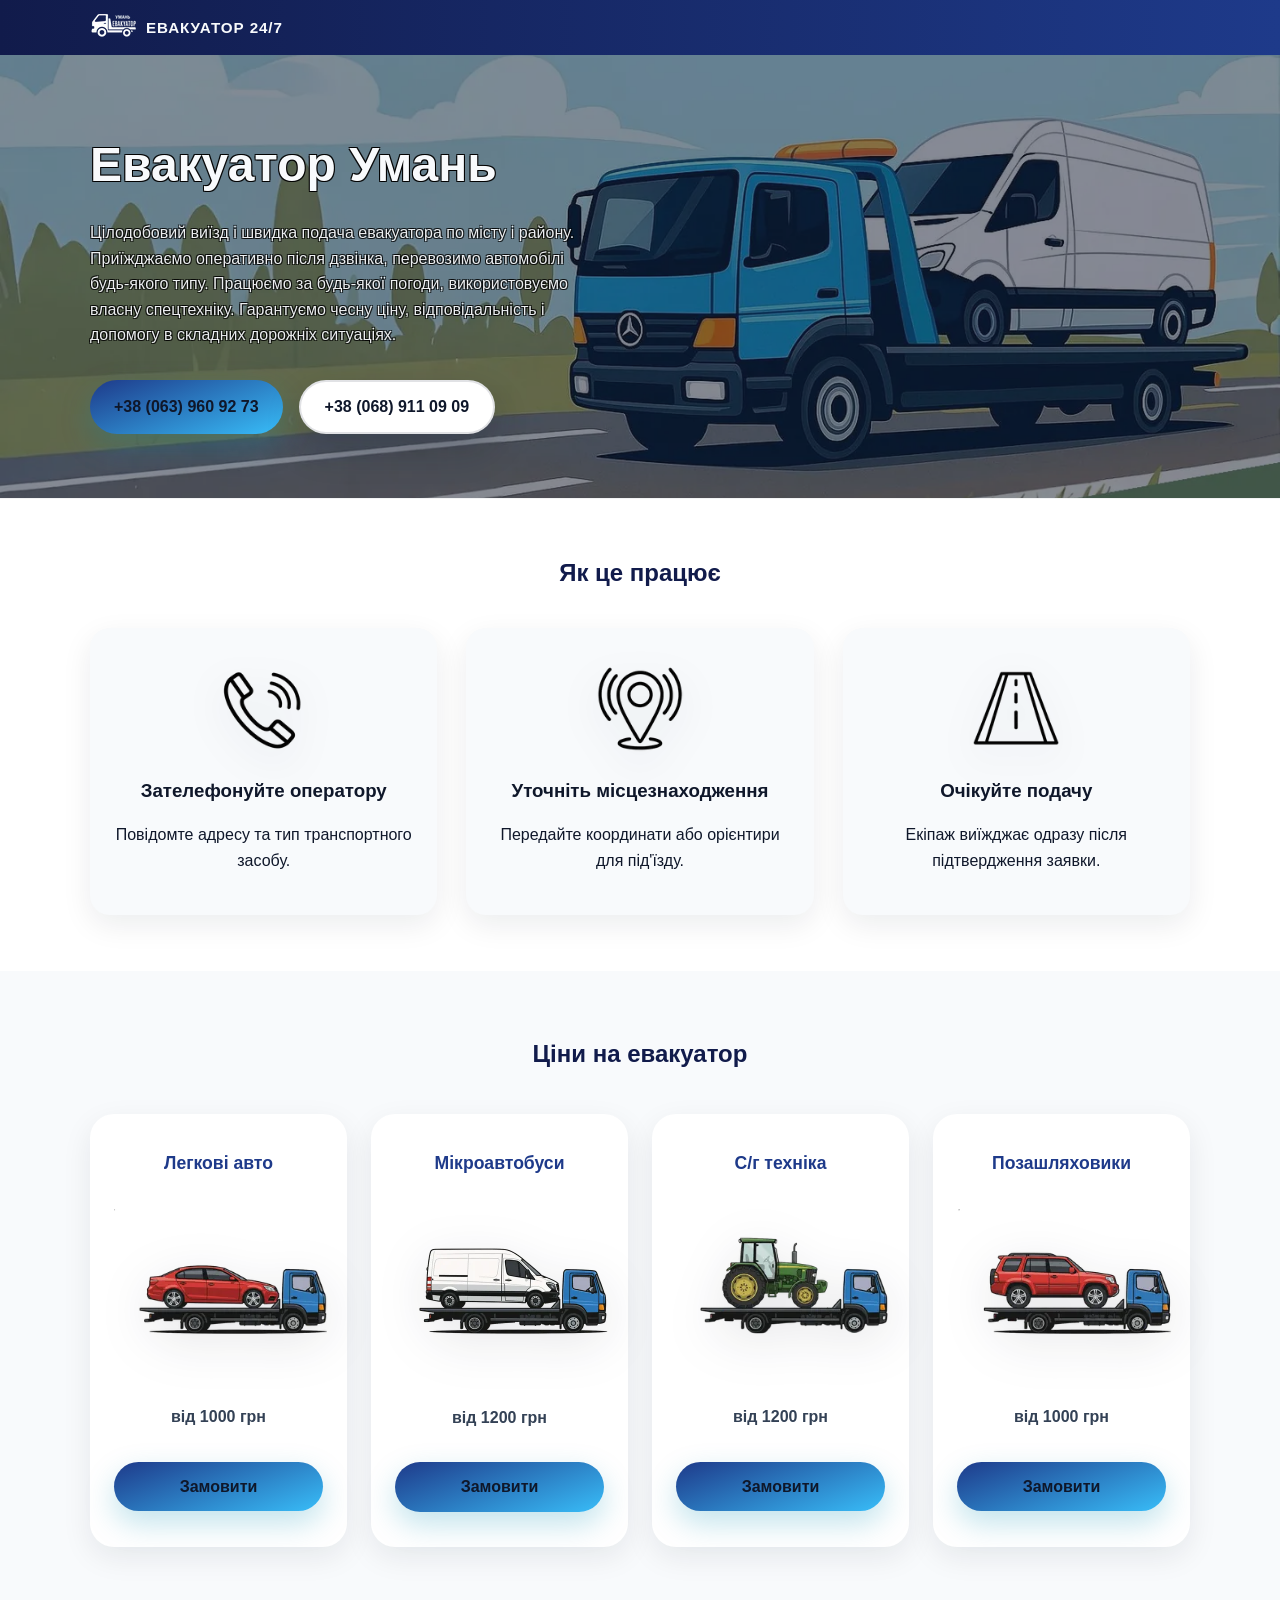
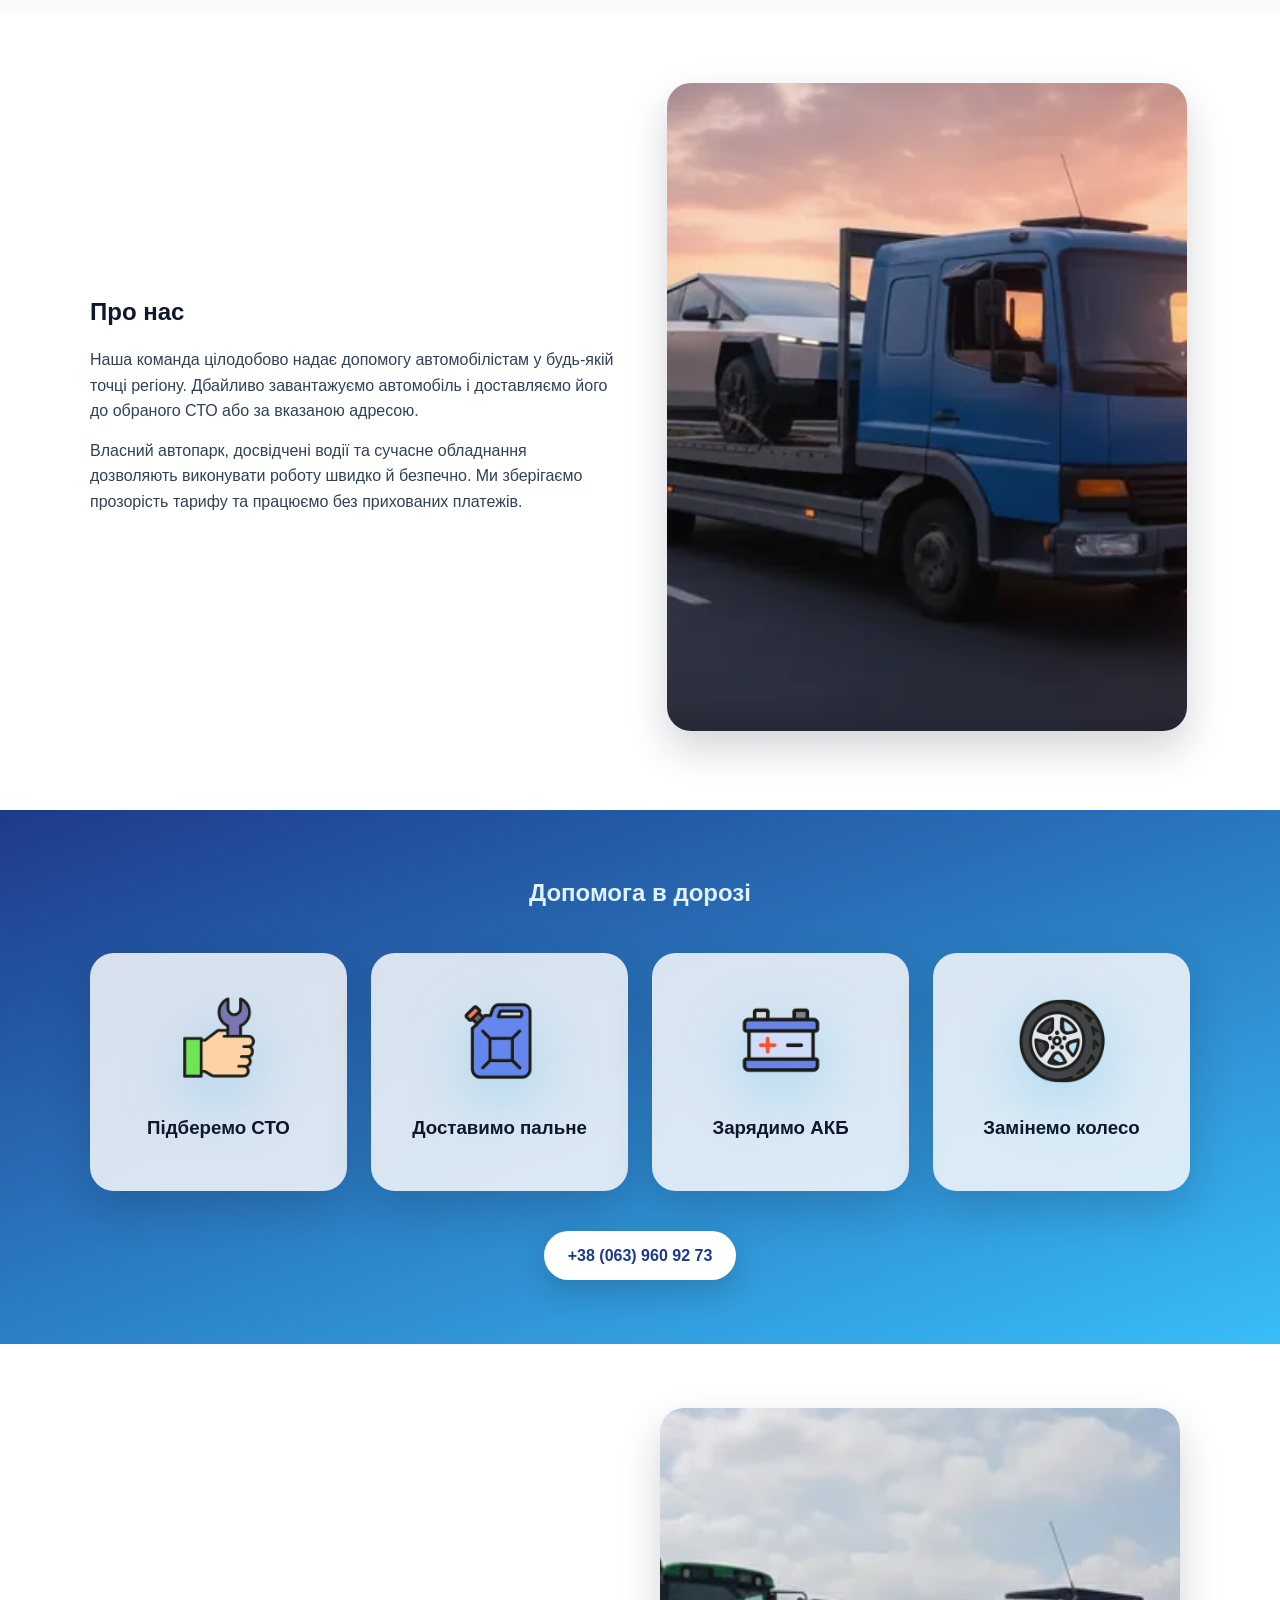
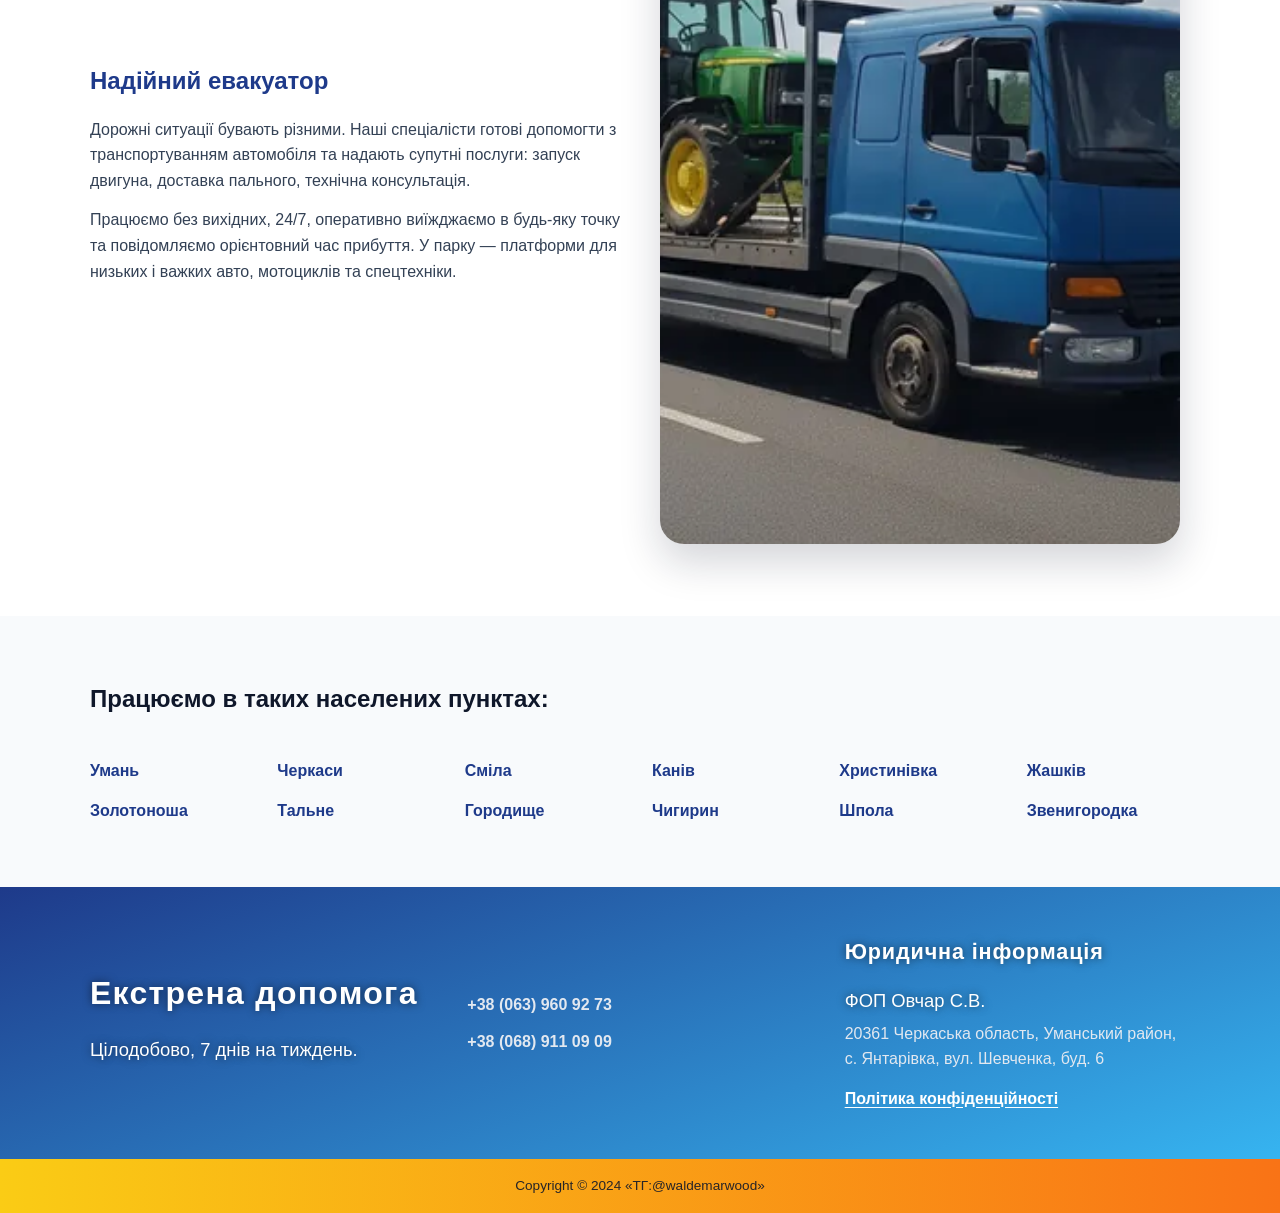
==== commit a433effe: "update-5" ====
--- a/index.html
+++ b/index.html
@@ -13,6 +13,32 @@
       content="Евакуатор по місту та області. Везу Несу працюємо цілодобово. Швидко, недорого, надійно."
     />
     <title>Евакуатор Умань 24/7</title>
+    <link
+      rel="preload"
+      as="image"
+      href="image/hero-1440.webp"
+      imagesrcset="
+        image/hero-480.webp 480w,
+        image/hero-768.webp 768w,
+        image/hero-1024.webp 1024w,
+        image/hero-1440.webp 1440w
+      "
+      imagesizes="100vw"
+      fetchpriority="high"
+    />
+    <link
+      rel="preload"
+      as="image"
+      href="image/hero-mobile-900.webp"
+      imagesrcset="
+        image/hero-mobile-480.webp 480w,
+        image/hero-mobile-768.webp 768w,
+        image/hero-mobile-900.webp 900w
+      "
+      imagesizes="100vw"
+      media="(max-width: 640px)"
+      fetchpriority="high"
+    />
     <link rel="alternate" hreflang="uk-UA" href="https://evakuator-vezu-nesu.com/" />
     <link rel="alternate" hreflang="x-default" href="https://evakuator-vezu-nesu.com/" />
     <link rel="icon" href="image/favicon.svg" type="image/svg+xml" />
@@ -83,6 +109,7 @@
             alt=""
             aria-hidden="true"
             fetchpriority="high"
+            loading="eager"
             decoding="async"
           />
         </picture>
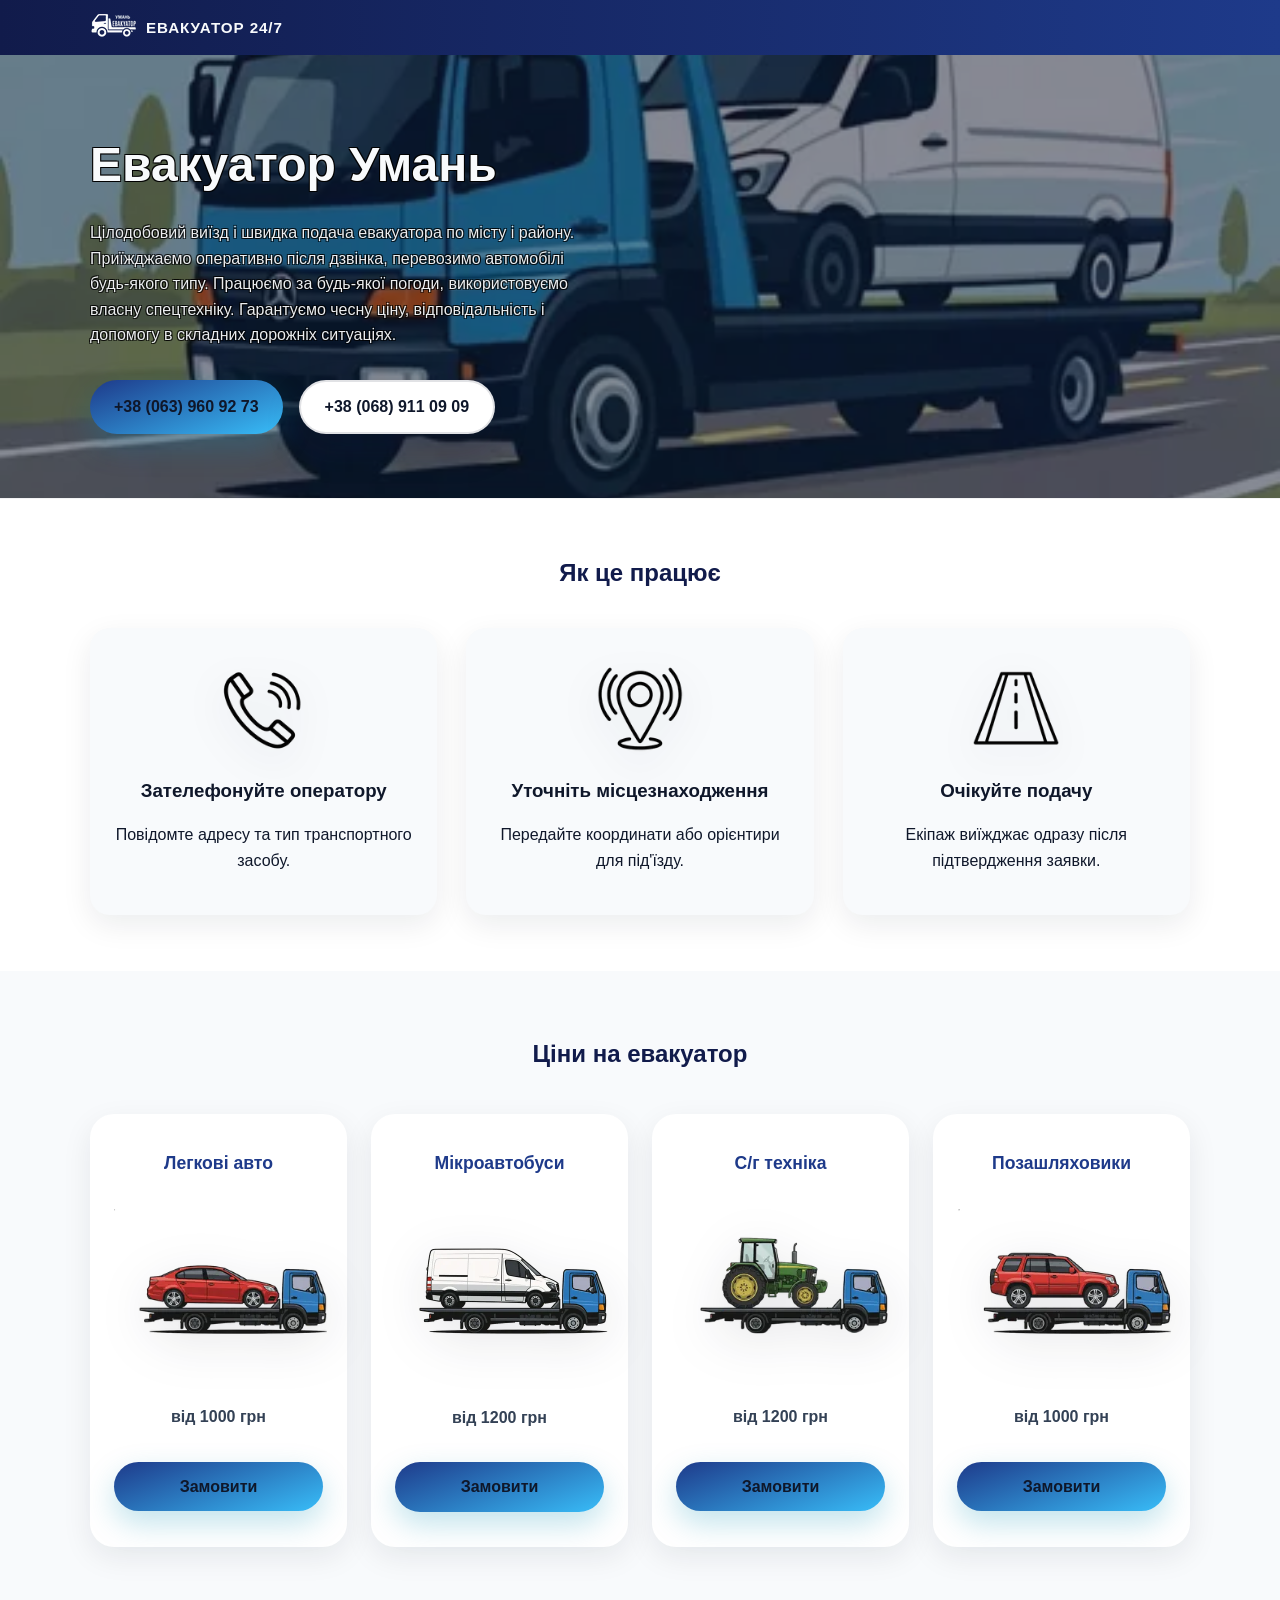
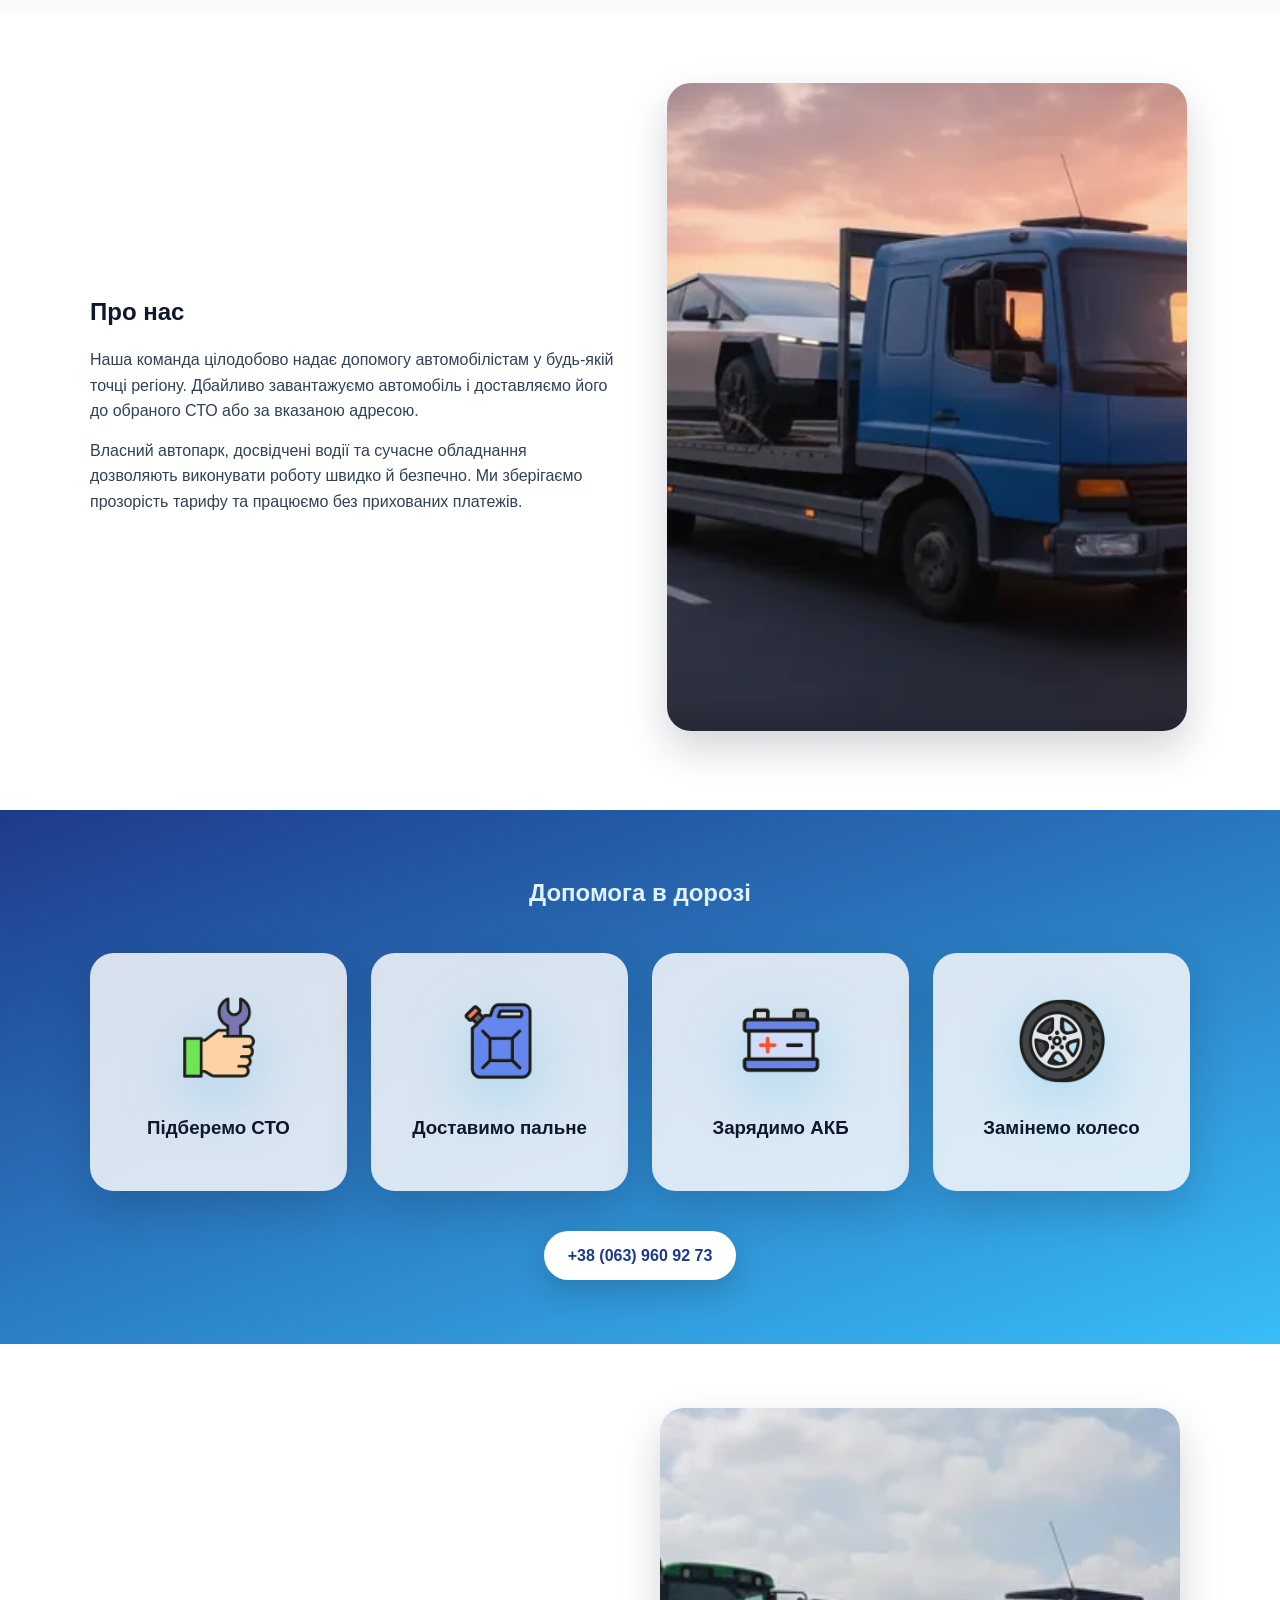
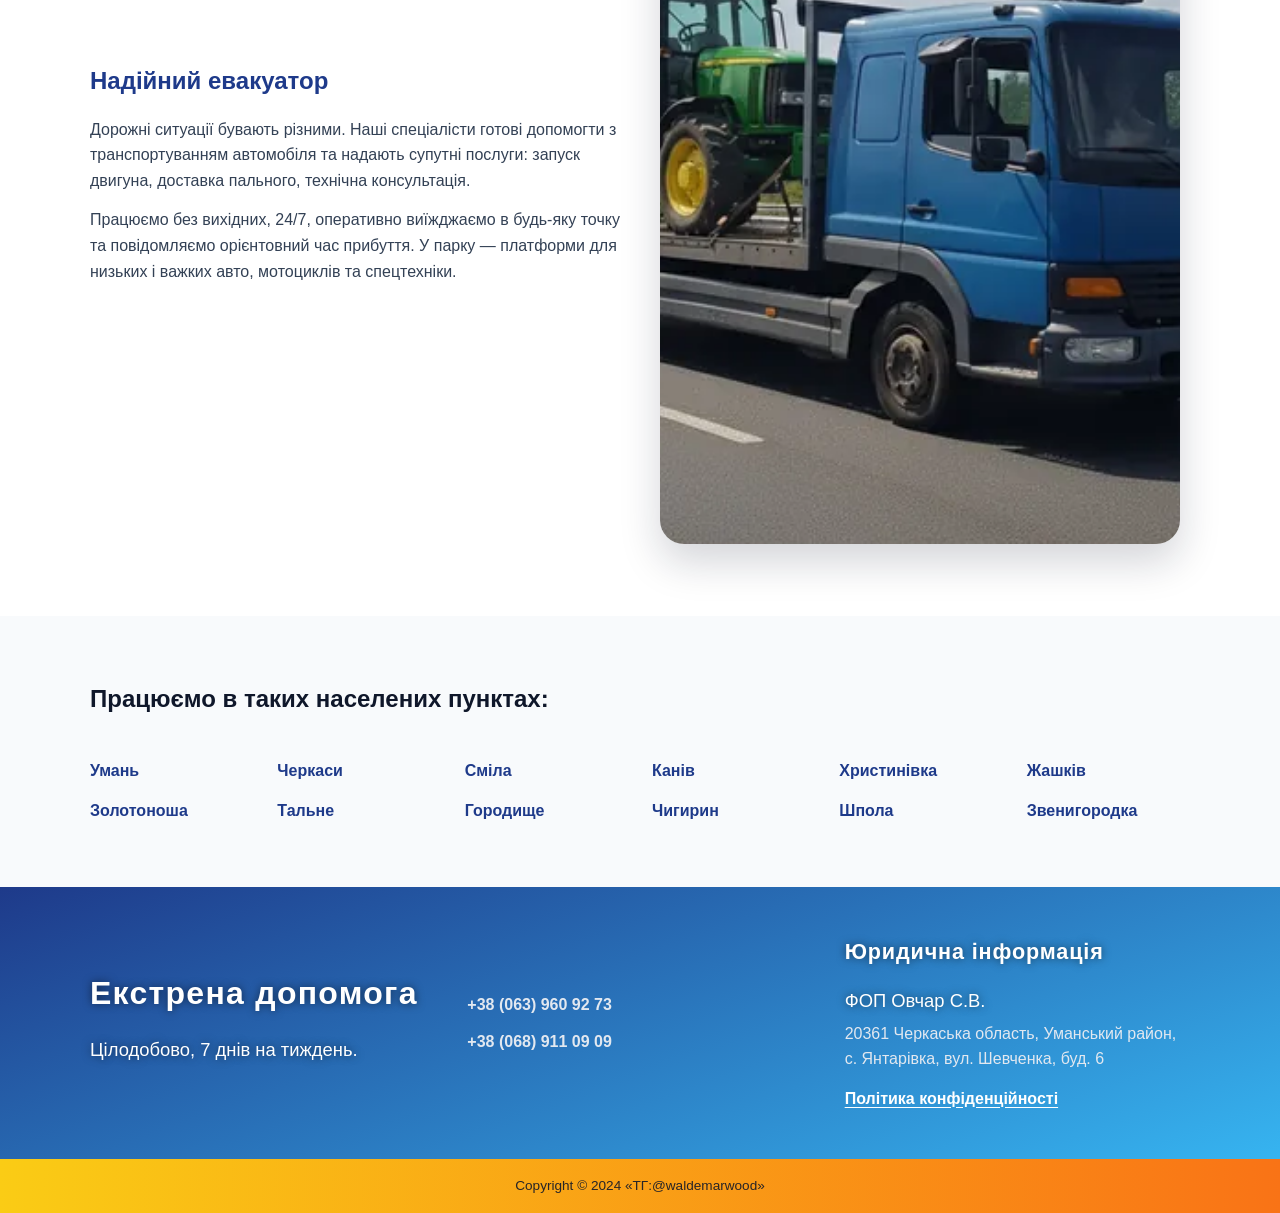
==== commit 576848ca: "big_update-2" ====
--- a/index.html
+++ b/index.html
@@ -4,10 +4,6 @@
     <meta charset="UTF-8" />
     <meta name="google-site-verification" content="ACewEjhTPFjRaCebfVcjGX73H8bu5bY8CYxlzaEVI6o" />
     <meta name="viewport" content="width=device-width, initial-scale=1.0" />
-    <meta
-      http-equiv="Content-Security-Policy"
-      content="default-src 'self'; script-src 'self' https://www.googletagmanager.com https://www.google-analytics.com https://googleads.g.doubleclick.net; connect-src 'self' https://www.google-analytics.com https://www.googletagmanager.com https://stats.g.doubleclick.net https://www.google.com; img-src 'self' data: https://www.google-analytics.com https://www.googletagmanager.com https://stats.g.doubleclick.net; style-src 'self'; object-src 'none'; base-uri 'self'; frame-ancestors 'none'; frame-src https://www.googletagmanager.com https://www.google.com https://googleads.g.doubleclick.net; upgrade-insecure-requests"
-    />
     <meta
       name="description"
       content="Евакуатор по місту та області. Везу Несу працюємо цілодобово. Швидко, недорого, надійно."
@@ -42,7 +38,13 @@
     <link rel="alternate" hreflang="uk-UA" href="https://evakuator-vezu-nesu.com/" />
     <link rel="alternate" hreflang="x-default" href="https://evakuator-vezu-nesu.com/" />
     <link rel="icon" href="image/favicon.svg" type="image/svg+xml" />
-    <link rel="stylesheet" href="styles.css" />
+    <link
+      rel="preload"
+      as="style"
+      href="styles.css"
+      onload="this.onload=null;this.rel='stylesheet'"
+    />
+    <noscript><link rel="stylesheet" href="styles.css" /></noscript>
     <!-- Google tag (gtag.js) -->
     <script async src="https://www.googletagmanager.com/gtag/js?id=G-ZTEK44B8D6"></script>
     <script defer src="scripts/main.js"></script>
@@ -223,7 +225,7 @@
                       image/image-a-480.webp 480w,
                       image/image-a-640.webp 640w
                     "
-                    sizes="(max-width: 480px) 70vw, (max-width: 900px) 45vw, 320px"
+                    sizes="(max-width: 480px) 60vw, (max-width: 900px) 40vw, 320px"
                   />
                   <img
                     src="image/image-a.png"
@@ -249,7 +251,7 @@
                       image/image-b-480.webp 480w,
                       image/image-b-640.webp 640w
                     "
-                    sizes="(max-width: 480px) 70vw, (max-width: 900px) 45vw, 320px"
+                    sizes="(max-width: 480px) 60vw, (max-width: 900px) 40vw, 320px"
                   />
                   <img
                     src="image/image-b.png"
@@ -275,7 +277,7 @@
                       image/image-c-480.webp 480w,
                       image/image-c-640.webp 640w
                     "
-                    sizes="(max-width: 480px) 70vw, (max-width: 900px) 45vw, 320px"
+                    sizes="(max-width: 480px) 60vw, (max-width: 900px) 40vw, 320px"
                   />
                   <img
                     src="image/image-c.png"
@@ -301,7 +303,7 @@
                       image/image-d-480.webp 480w,
                       image/image-d-640.webp 640w
                     "
-                    sizes="(max-width: 480px) 70vw, (max-width: 900px) 45vw, 320px"
+                    sizes="(max-width: 480px) 60vw, (max-width: 900px) 40vw, 320px"
                   />
                   <img
                     src="image/image-d.png"
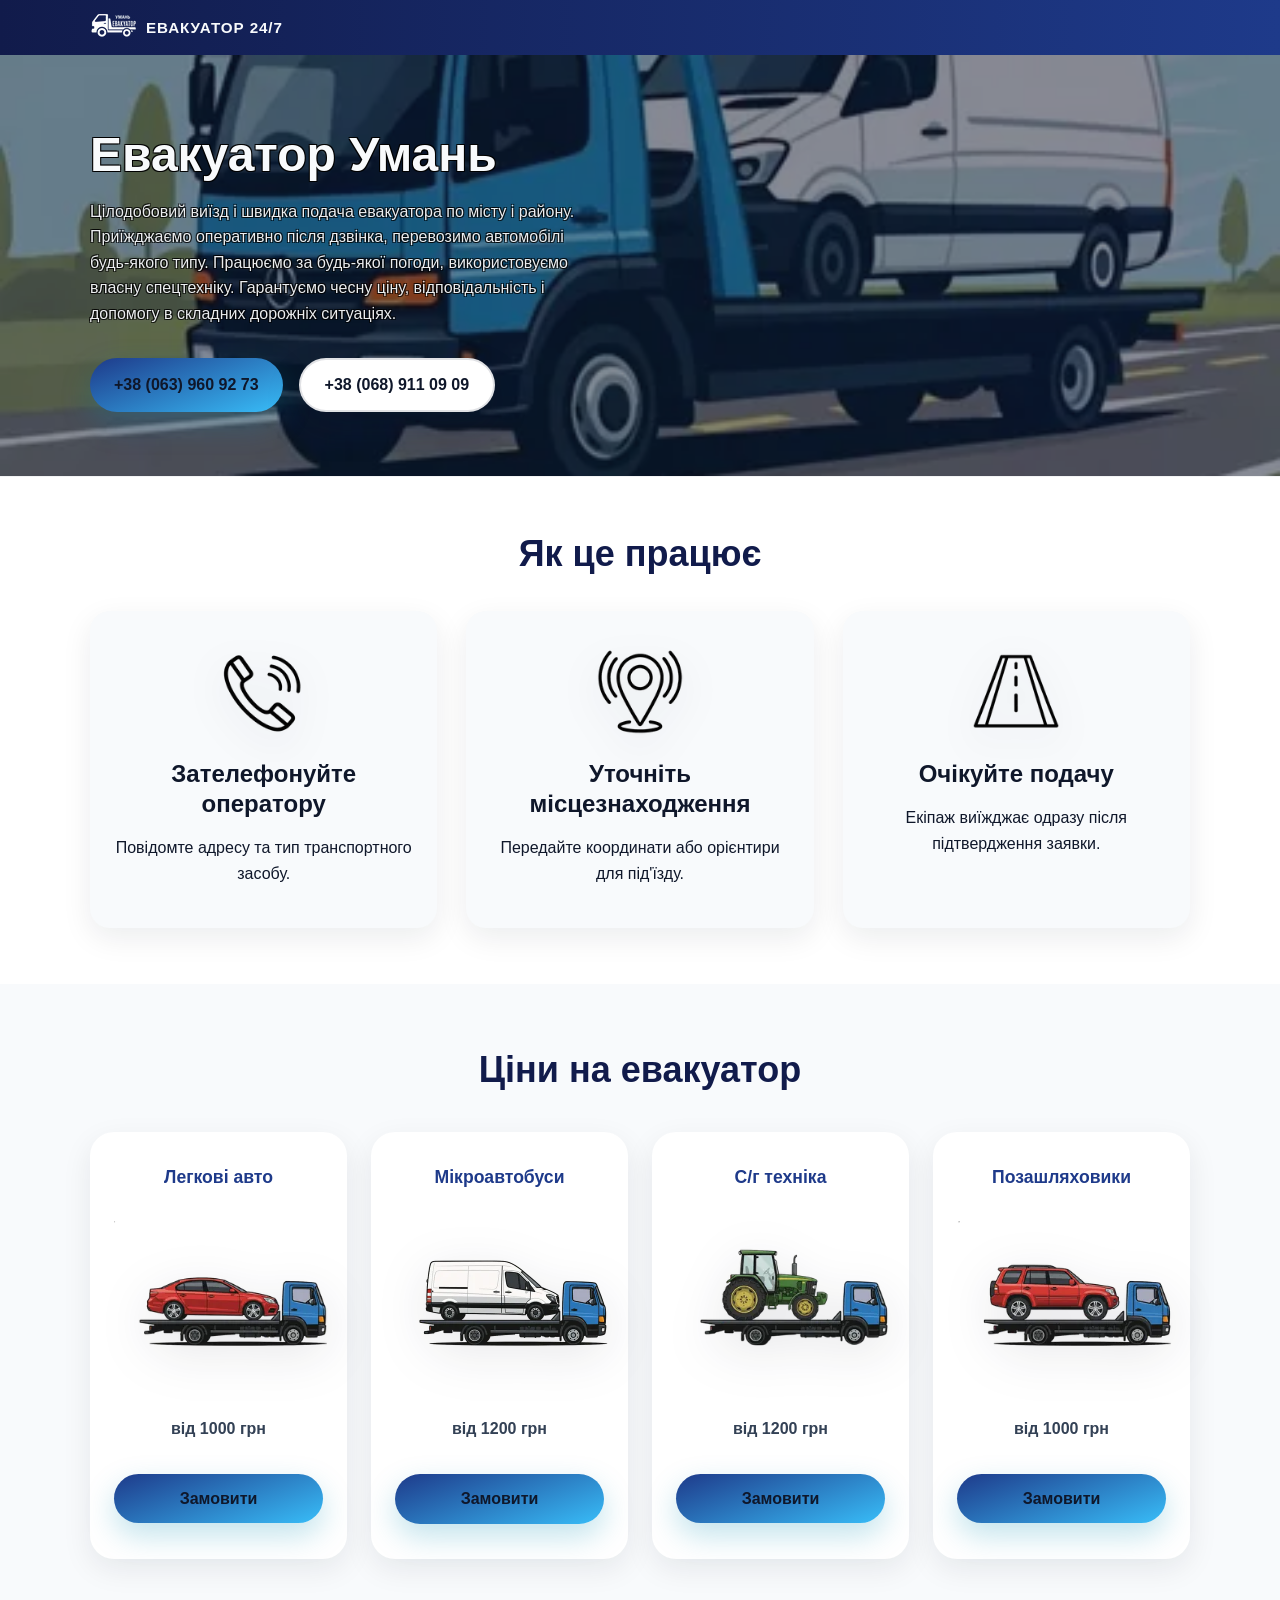
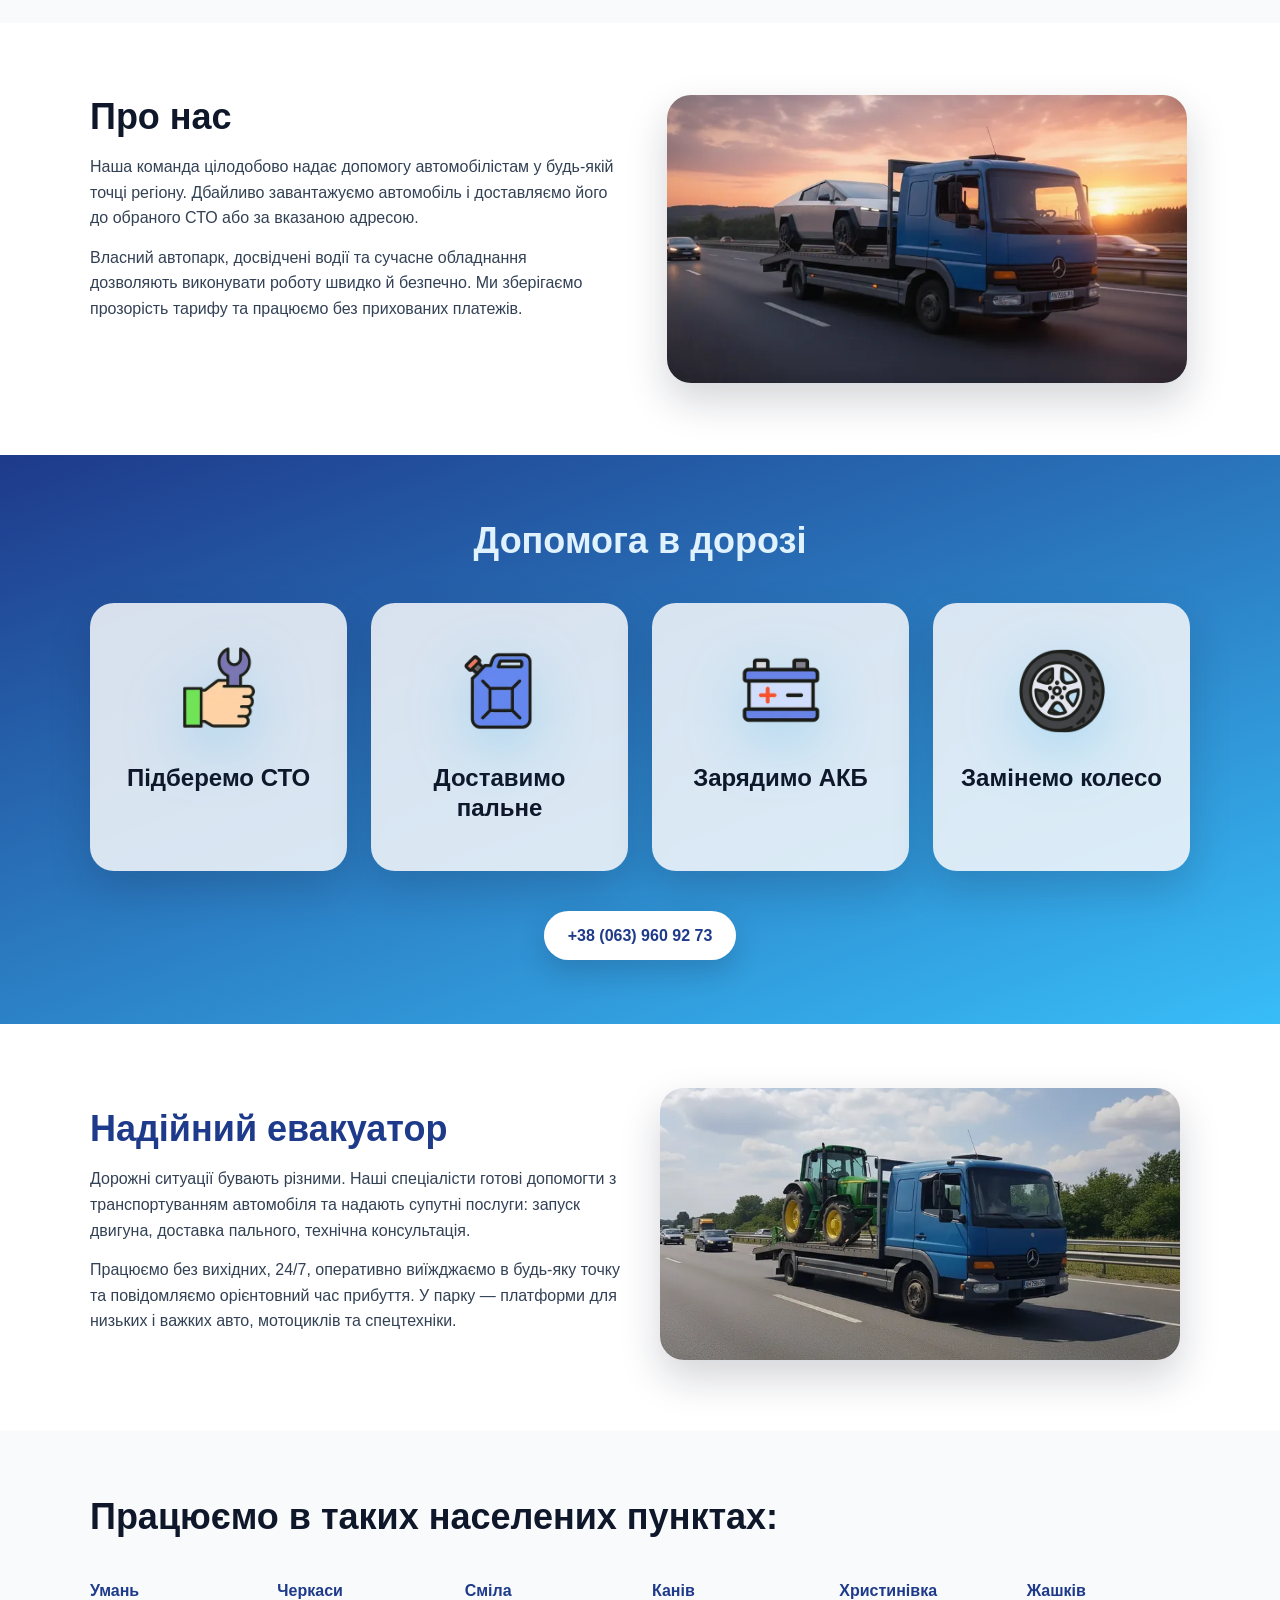
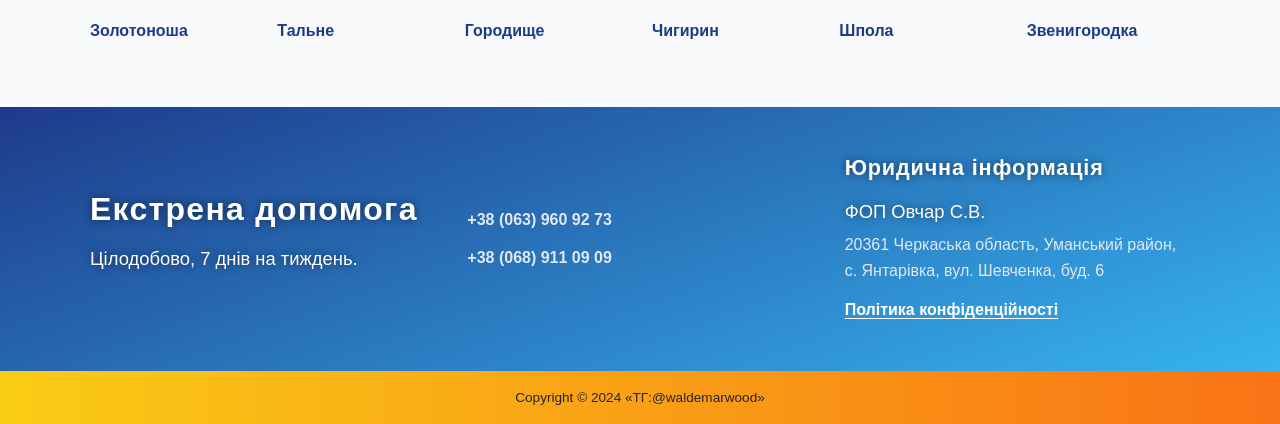
==== commit 77b2fb8f: "big_update-3" ====
--- a/index.html
+++ b/index.html
@@ -41,13 +41,11 @@
     <link
       rel="preload"
       as="style"
-      href="styles.css"
+      href="styles.css?v=20260116"
       onload="this.onload=null;this.rel='stylesheet'"
     />
-    <noscript><link rel="stylesheet" href="styles.css" /></noscript>
-    <!-- Google tag (gtag.js) -->
-    <script async src="https://www.googletagmanager.com/gtag/js?id=G-ZTEK44B8D6"></script>
-    <script defer src="scripts/main.js"></script>
+    <noscript><link rel="stylesheet" href="styles.css?v=20260116" /></noscript>
+    <script defer src="scripts/main.js?v=20260116"></script>
   </head>
   <body>
     <!-- Зображення зберігайте в папці image/ (поряд із цим файлом).
--- a/styles.css
+++ b/styles.css
@@ -38,10 +38,31 @@
 
 h1,
 h2,
-h3 {
+h3,
+h4 {
   font-weight: 700;
   color: var(--text);
   margin: 0 0 1rem;
+}
+
+h1 {
+  font-size: clamp(2rem, 4vw, 3rem);
+  line-height: 1.15;
+}
+
+h2 {
+  font-size: clamp(1.5rem, 3.2vw, 2.25rem);
+  line-height: 1.2;
+}
+
+h3 {
+  font-size: clamp(1.1rem, 2.2vw, 1.5rem);
+  line-height: 1.25;
+}
+
+h4 {
+  font-size: clamp(1rem, 2vw, 1.25rem);
+  line-height: 1.3;
 }
 
 p {
@@ -281,7 +302,6 @@
   display: grid;
   grid-template-columns: repeat(auto-fit, minmax(280px, 1fr));
   gap: 3rem;
-  align-items: center;
 }
 
 .about p {
@@ -356,8 +376,8 @@
 .details-visual img {
   width: 100%;
   max-width: 520px;
+  height: auto;
   border-radius: 24px;
-  object-fit: cover;
   box-shadow: 0 18px 40px rgba(15, 23, 42, 0.18);
   background: transparent;
 }
@@ -416,11 +436,13 @@
 .about-illustration {
   display: flex;
   justify-content: center;
+  align-items: stretch;
 }
 
 .about-illustration img {
   width: 100%;
   max-width: 520px;
+  height: 100%;
   border-radius: 24px;
   box-shadow: 0 18px 40px rgba(15, 23, 42, 0.18);
   object-fit: cover;
@@ -538,7 +560,7 @@
 .scroll-top.hidden {
   opacity: 0;
   pointer-events: none;
-  transform: translateY(10px);
+  visibility: hidden;
 }
 
 .scroll-top img {
@@ -570,7 +592,7 @@
 .call-float.hidden {
   opacity: 0;
   pointer-events: none;
-  transform: translateY(10px);
+  visibility: hidden;
 }
 
 @media (max-width: 640px) {
--- a/styles.css
+++ b/styles.css
@@ -38,10 +38,31 @@
 
 h1,
 h2,
-h3 {
+h3,
+h4 {
   font-weight: 700;
   color: var(--text);
   margin: 0 0 1rem;
+}
+
+h1 {
+  font-size: clamp(2rem, 4vw, 3rem);
+  line-height: 1.15;
+}
+
+h2 {
+  font-size: clamp(1.5rem, 3.2vw, 2.25rem);
+  line-height: 1.2;
+}
+
+h3 {
+  font-size: clamp(1.1rem, 2.2vw, 1.5rem);
+  line-height: 1.25;
+}
+
+h4 {
+  font-size: clamp(1rem, 2vw, 1.25rem);
+  line-height: 1.3;
 }
 
 p {
@@ -281,7 +302,6 @@
   display: grid;
   grid-template-columns: repeat(auto-fit, minmax(280px, 1fr));
   gap: 3rem;
-  align-items: center;
 }
 
 .about p {
@@ -356,8 +376,8 @@
 .details-visual img {
   width: 100%;
   max-width: 520px;
+  height: auto;
   border-radius: 24px;
-  object-fit: cover;
   box-shadow: 0 18px 40px rgba(15, 23, 42, 0.18);
   background: transparent;
 }
@@ -416,11 +436,13 @@
 .about-illustration {
   display: flex;
   justify-content: center;
+  align-items: stretch;
 }
 
 .about-illustration img {
   width: 100%;
   max-width: 520px;
+  height: 100%;
   border-radius: 24px;
   box-shadow: 0 18px 40px rgba(15, 23, 42, 0.18);
   object-fit: cover;
@@ -538,7 +560,7 @@
 .scroll-top.hidden {
   opacity: 0;
   pointer-events: none;
-  transform: translateY(10px);
+  visibility: hidden;
 }
 
 .scroll-top img {
@@ -570,7 +592,7 @@
 .call-float.hidden {
   opacity: 0;
   pointer-events: none;
-  transform: translateY(10px);
+  visibility: hidden;
 }
 
 @media (max-width: 640px) {
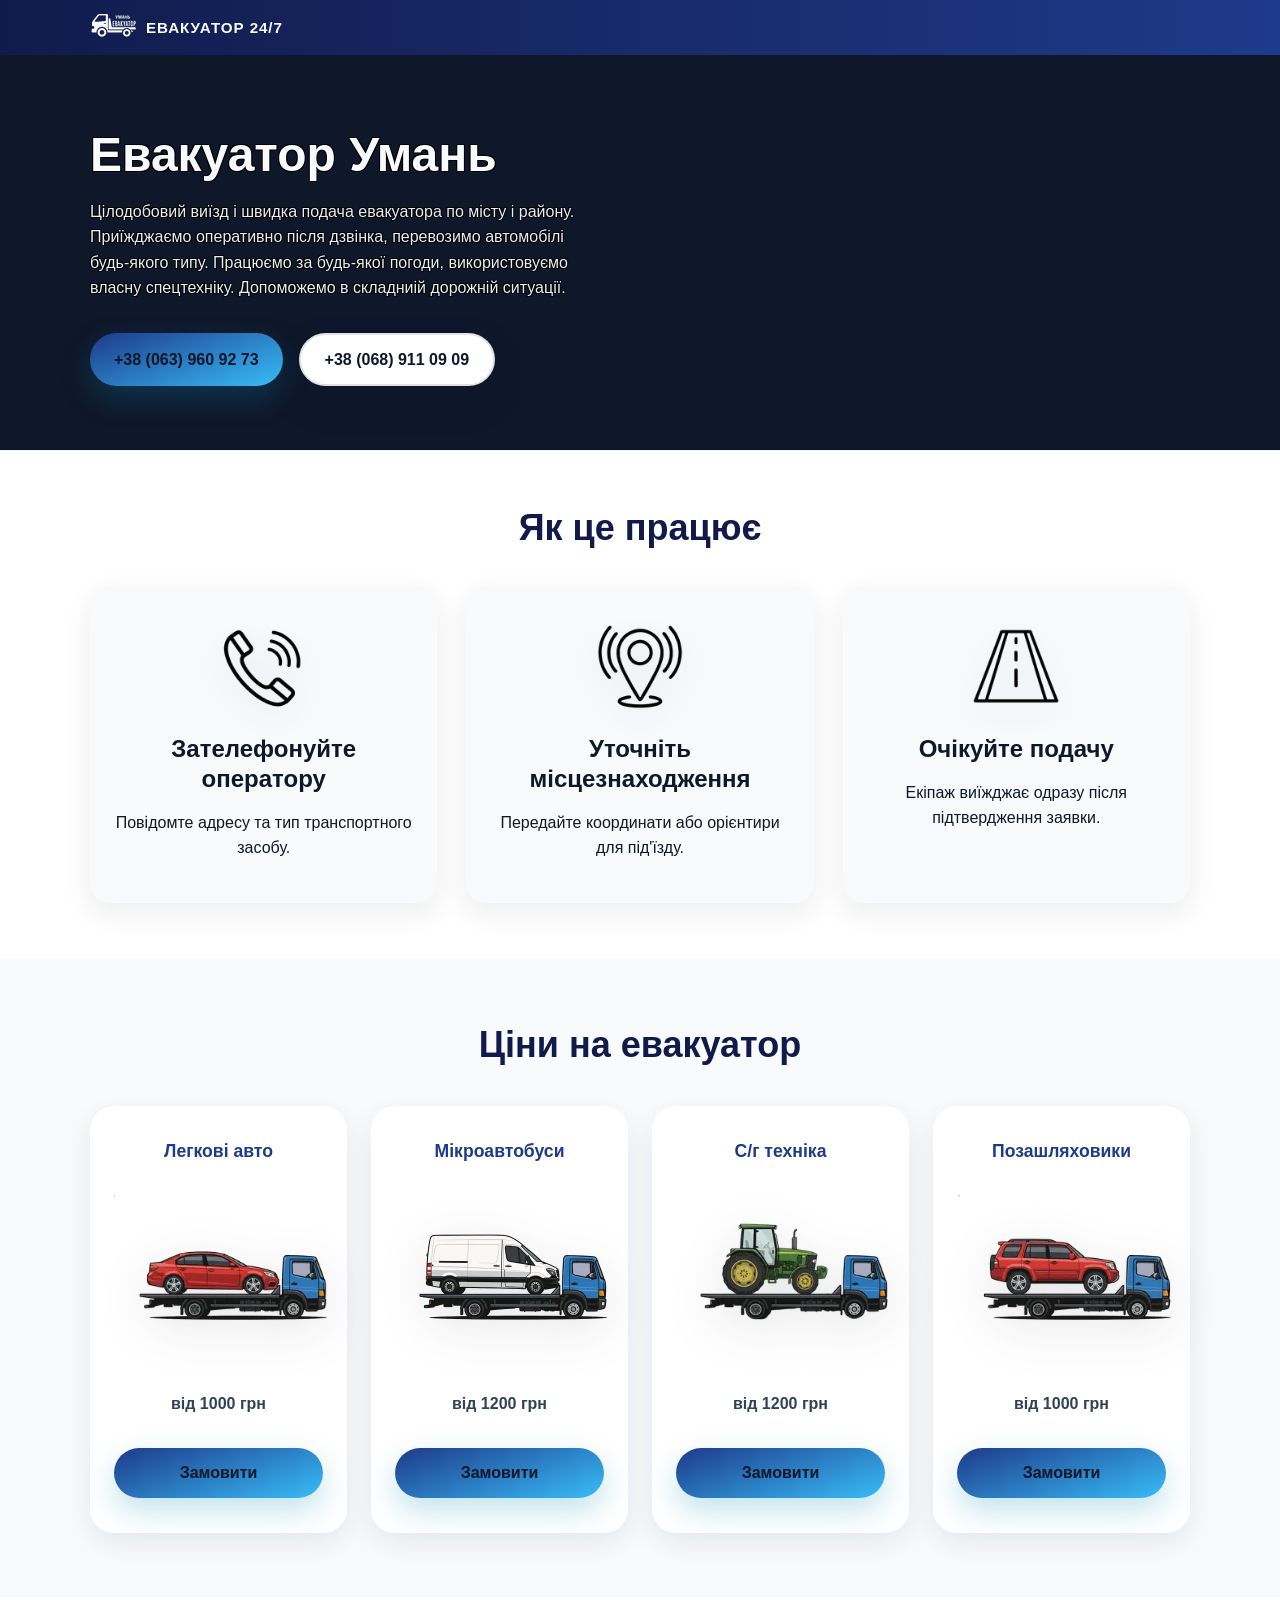
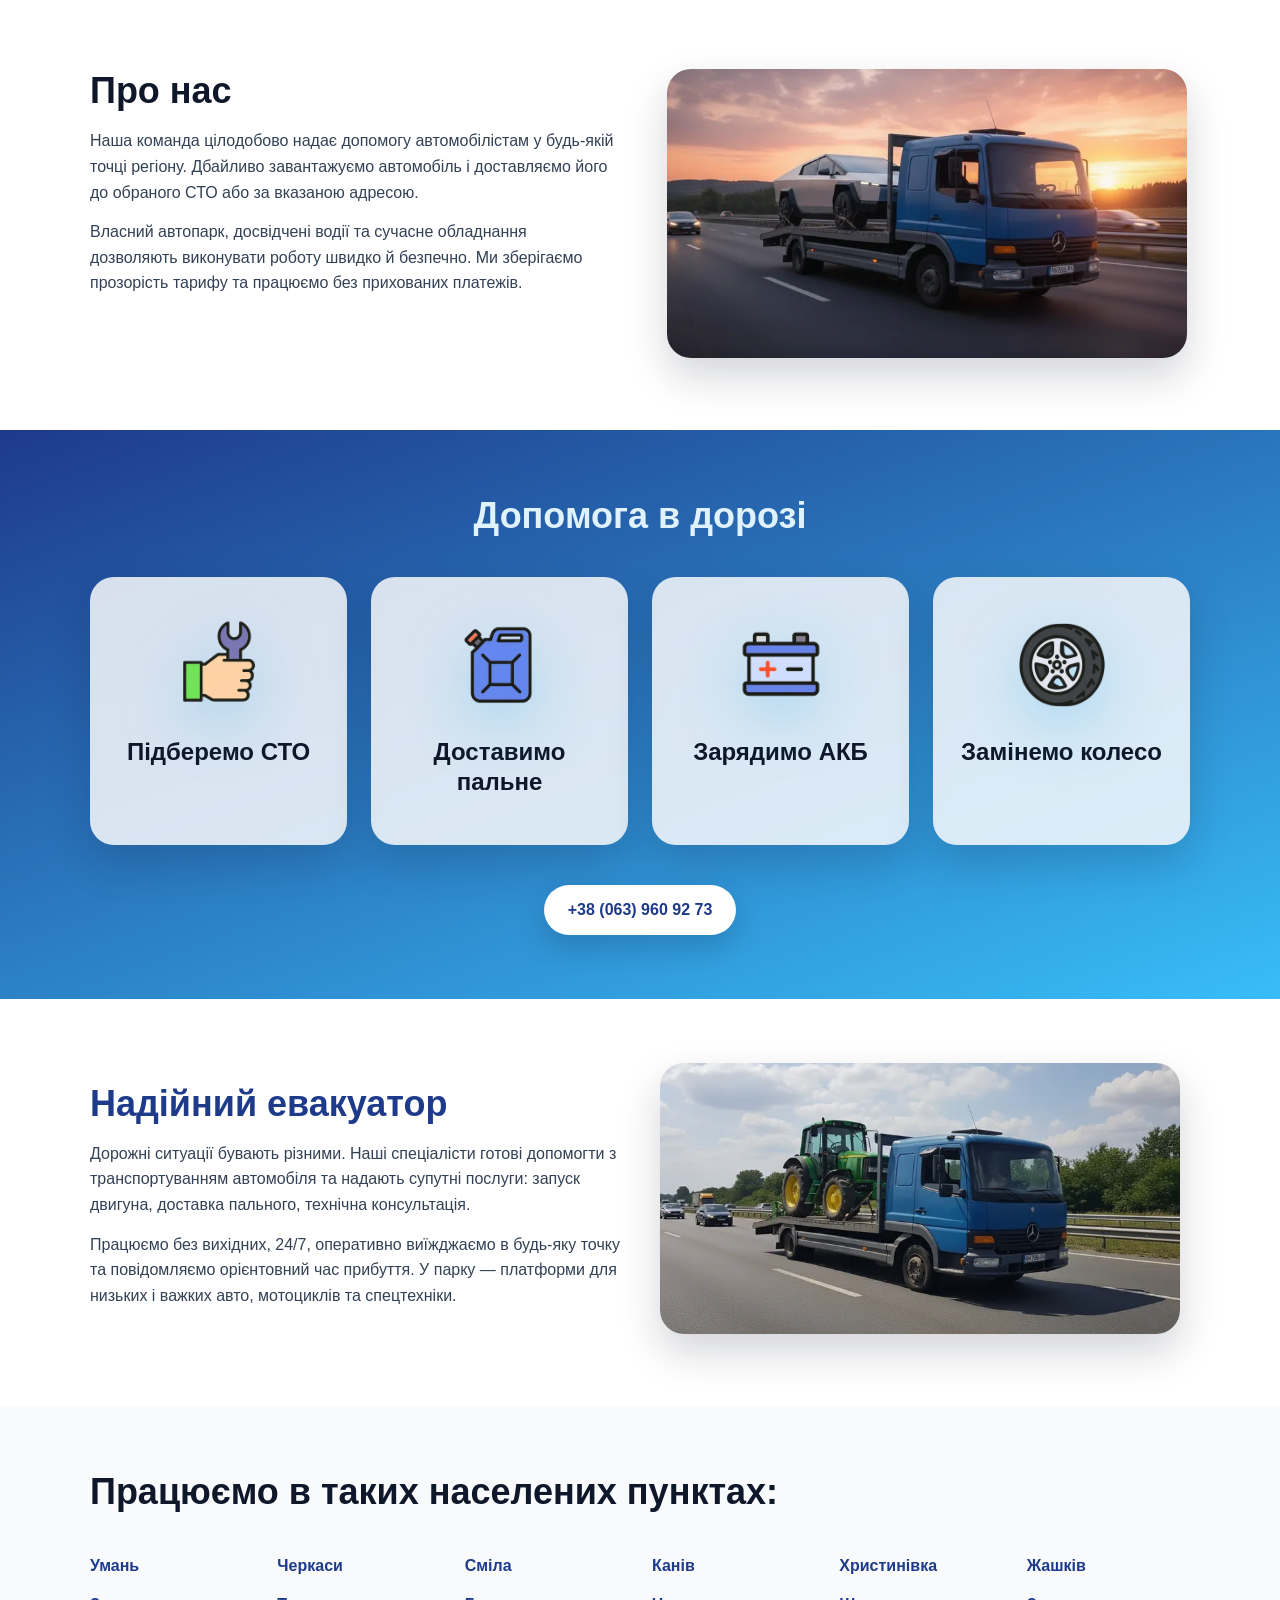
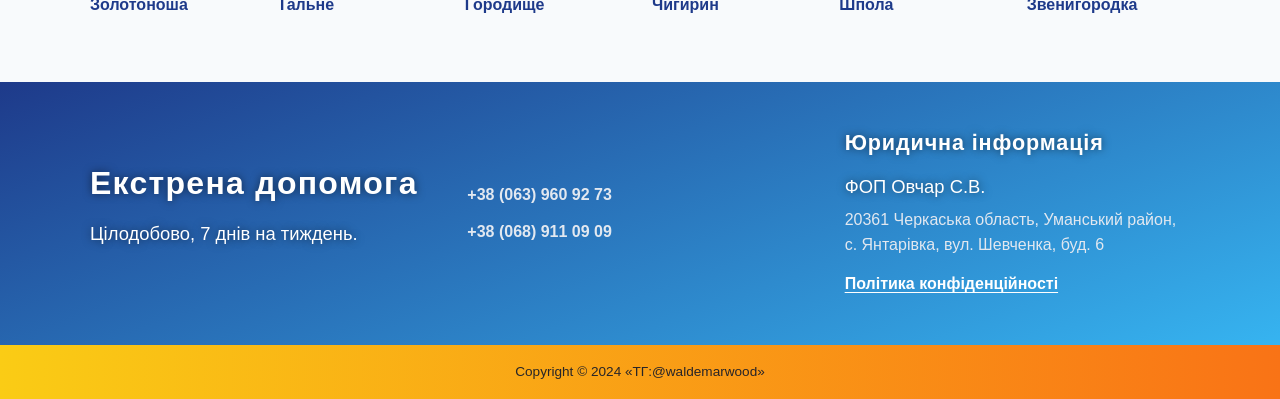
==== commit 93d849c9: "update-11" ====
--- a/index.html
+++ b/index.html
@@ -118,7 +118,7 @@
             <h1>Евакуатор Умань</h1>
             <p>
               Цілодобовий виїзд і швидка подача евакуатора по місту і району.
-Приїжджаємо оперативно після дзвінка, перевозимо автомобілі будь-якого типу. Працюємо за будь-якої погоди, використовуємо власну спецтехніку. Гарантуємо чесну ціну, відповідальність і допомогу в складних дорожніх ситуаціях.
+Приїжджаємо оперативно після дзвінка, перевозимо автомобілі будь-якого типу. Працюємо за будь-якої погоди, використовуємо власну спецтехніку. Допоможемо в складниій дорожній ситуації.
             </p>
             <div class="hero-actions">
               <a class="cta-button" href="tel:+380639609273">+38 (063) 960 92 73</a>
